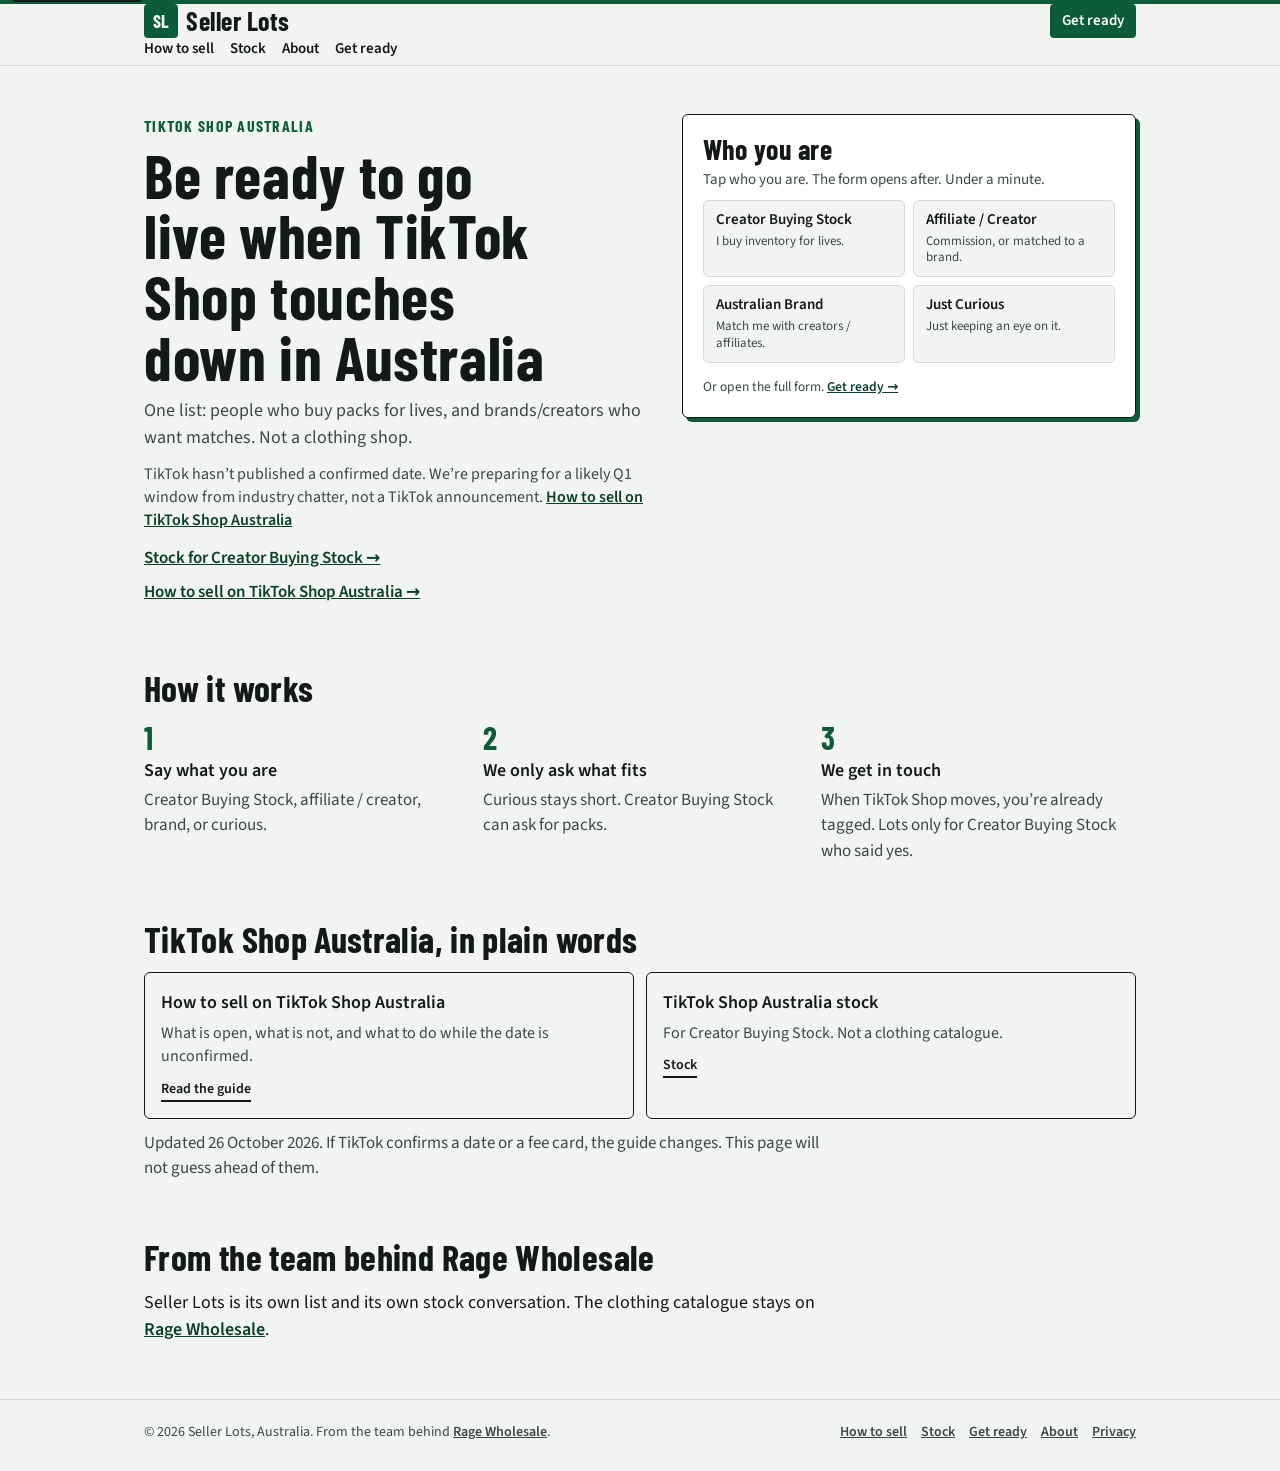
==== index.html @ 4d8edc64 "Clarity pass: Creator Buying Stock, one Get ready path (#8) Lock the stock-buyer name to Creator Buy" ====
<!doctype html>
<html lang="en-AU">
<head>
<meta charset="UTF-8">
<meta name="viewport" content="width=device-width, initial-scale=1.0">
<title>TikTok Shop Australia: How to Sell and Get Stock | Seller Lots</title>
<link rel="preload" href="/fonts/source-sans-3-latin-400.woff2" as="font" type="font/woff2" crossorigin>
<link rel="preload" href="/fonts/barlow-condensed-latin-700.woff2" as="font" type="font/woff2" crossorigin>
<meta name="description" content="Be ready for TikTok Shop Australia. One list: people who buy packs for lives, and brands/creators who want matches. Not a clothing shop. Likely Q1 window from industry chatter, not a TikTok date.">
<meta name="theme-color" content="#f3f5f2">
<meta name="author" content="Seller Lots">
<meta property="og:type" content="website">
<meta property="og:site_name" content="Seller Lots">
<meta property="og:title" content="TikTok Shop Australia: How to Sell and Get Stock | Seller Lots">
<meta property="og:description" content="One list: people who buy packs for lives, and brands/creators who want matches. Not a clothing shop. From the team behind Rage Wholesale.">
<meta property="og:locale" content="en_AU">
<meta property="og:url" content="https://sellerlots.com.au/">
<meta name="twitter:card" content="summary">
<link rel="canonical" href="https://sellerlots.com.au/">
<link rel="alternate" hreflang="en-AU" href="https://sellerlots.com.au/">
<meta name="robots" content="index,follow,max-image-preview:large">
<link rel="icon" href="/favicon.svg" type="image/svg+xml">
<link rel="stylesheet" href="/css/site.css?v=clarity1nov">
<!-- Canonical host: https://sellerlots.com.au/ -->
<script type="application/ld+json">
{
 "@context": "https://schema.org",
 "@graph": [
 {
 "@type": "Organization",
 "@id": "https://sellerlots.com.au/#organization",
 "name": "Seller Lots",
 "url": "https://sellerlots.com.au/",
 "description": "One list: people who buy packs for lives, and brands/creators who want matches. Not a clothing shop. Not TikTok. From the team behind Rage Wholesale.",
 "areaServed": { "@type": "Country", "name": "Australia" },
 "founder": { "@type": "Person", "name": "Elijah Masoet" },
 "email": "hello@sellerlots.com.au"
 },
 {
 "@type": "WebSite",
 "@id": "https://sellerlots.com.au/#website",
 "url": "https://sellerlots.com.au/",
 "name": "Seller Lots",
 "inLanguage": "en-AU",
 "publisher": { "@id": "https://sellerlots.com.au/#organization" }
 }
 ]
}
</script>
<!-- Google tag (gtag.js) -->
<script async src="https://www.googletagmanager.com/gtag/js?id=AW-18407151246"></script>
<script>
  window.dataLayer = window.dataLayer || [];
  function gtag(){dataLayer.push(arguments);}
  gtag('js', new Date());

  gtag('config', 'AW-18407151246');
</script>
</head>
<body>
<a class="skip" href="#main">Skip to content</a>
<header>
 <div class="wrap bar">
 <a class="brand" href="/"><span class="mark" aria-hidden="true">SL</span><b>Seller Lots</b></a>
 <a class="btn btn-sm" href="/waitlist/"><span class="wide">Get ready</span><span class="short">Ready</span></a>
 </div>
 <nav class="wrap nav" aria-label="Primary">
 <a href="/how-to-sell-on-tiktok-shop-australia/">How to sell</a>
 <a href="/tiktok-shop-australia-stock/">Stock</a>
 <a href="/about/">About</a>
 <a href="/waitlist/">Get ready</a>
 </nav>
</header>
<main id="main">
 <section class="hero">
 <div class="wrap hero-grid">
 <div>
 <p class="eyebrow">TikTok Shop Australia</p>
 <h1>Be ready to go live when TikTok Shop touches down in Australia</h1>
 <p class="sub">One list: people who buy packs for lives, and brands/creators who want matches. Not a clothing shop.</p>
 <p class="trustline">TikTok hasn’t published a confirmed date. We’re preparing for a likely Q1 window from industry chatter, not a TikTok announcement. <a href="/how-to-sell-on-tiktok-shop-australia/">How to sell on TikTok Shop Australia</a></p>
 <p class="more seclinks">
 <a href="/tiktok-shop-australia-stock/">Stock for Creator Buying Stock →</a>
 <a href="/how-to-sell-on-tiktok-shop-australia/">How to sell on TikTok Shop Australia →</a>
 </p>
 </div>
  <div class="formcard" id="waitlist">
 <h2 class="cardtitle">Who you are</h2>
 <p class="cardsub">Tap who you are. The form opens after. Under a minute.</p>
 <div class="chips" role="group" aria-label="I am mainly a…">
 <a class="chip" href="/waitlist/?role=stock"><strong>Creator Buying Stock</strong><span>I buy inventory for lives.</span></a>
 <a class="chip" href="/waitlist/?role=creator"><strong>Affiliate / Creator</strong><span>Commission, or matched to a brand.</span></a>
 <a class="chip" href="/waitlist/?role=brand"><strong>Australian Brand</strong><span>Match me with creators / affiliates.</span></a>
 <a class="chip" href="/waitlist/?role=curious"><strong>Just Curious</strong><span>Just keeping an eye on it.</span></a>
 </div>
 <p class="fine" style="margin-top:14px">Or open the full form. <a data-first-cta href="/waitlist/">Get ready →</a></p>
 </div>
 </div>
 </div>
 </section>

 <section>
 <div class="wrap">
 <h2 class="sec">How it works</h2>
 <div class="steps">
 <div><div class="n">1</div><h3>Say what you are</h3><p>Creator Buying Stock, affiliate / creator, brand, or curious.</p></div>
 <div><div class="n">2</div><h3>We only ask what fits</h3><p>Curious stays short. Creator Buying Stock can ask for packs.</p></div>
 <div><div class="n">3</div><h3>We get in touch</h3><p>When TikTok Shop moves, you’re already tagged. Lots only for Creator Buying Stock who said yes.</p></div>
 </div>
 </div>
 </section>

 <section>
 <div class="wrap">
 <h2 class="sec">TikTok Shop Australia, in plain words</h2>
 <div class="tiles two">
 <a class="tile" href="/how-to-sell-on-tiktok-shop-australia/"><b>How to sell on TikTok Shop Australia</b><span>What is open, what is not, and what to do while the date is unconfirmed.</span><em>Read the guide</em></a>
 <a class="tile" href="/tiktok-shop-australia-stock/"><b>TikTok Shop Australia stock</b><span>For Creator Buying Stock. Not a clothing catalogue.</span><em>Stock</em></a>
 </div>
 <p class="note">Updated 26 October 2026. If TikTok confirms a date or a fee card, the guide changes. This page will not guess ahead of them.</p>
 </div>
 </section>

 <section>
 <div class="wrap">
 <h2 class="sec">From the team behind Rage Wholesale</h2>
 <p class="backed">Seller Lots is its own list and its own stock conversation. The clothing catalogue stays on <a href="https://ragewholesale.com.au/">Rage Wholesale</a>.</p>
 </div>
 </section>
</main>
<footer>
 <div class="wrap foot">
 <p>© 2026 Seller Lots, Australia. From the team behind <a href="https://ragewholesale.com.au/">Rage Wholesale</a>.</p>
 <nav aria-label="Footer">
 <a href="/how-to-sell-on-tiktok-shop-australia/">How to sell</a>
 <a href="/tiktok-shop-australia-stock/">Stock</a>
 <a href="/waitlist/">Get ready</a>
 <a href="/about/">About</a>
 <a href="/privacy/">Privacy</a>
 </nav>
 </div>
</footer>
<div class="sticky" id="sticky" aria-hidden="true"><a class="btn" href="/waitlist/" tabindex="-1">Get ready</a></div>
<script src="/js/form.js?v=clarity1nov"></script>
</body>
</html>
---- css/site.css ----
/* Seller Lots - static site. Trade counter, not a course. */
@font-face{font-family:"Source Sans 3";font-style:normal;font-weight:400;font-display:swap;src:url("/fonts/source-sans-3-latin-400.woff2") format("woff2");unicode-range:U+0000-00FF,U+0131,U+0152-0153,U+02BB-02BC,U+02C6,U+02DA,U+02DC,U+0304,U+0308,U+0329,U+2000-206F,U+20AC,U+2122,U+2191,U+2193,U+2212,U+2215,U+FEFF,U+FFFD}
@font-face{font-family:"Source Sans 3";font-style:normal;font-weight:600;font-display:swap;src:url("/fonts/source-sans-3-latin-600.woff2") format("woff2");unicode-range:U+0000-00FF,U+0131,U+0152-0153,U+02BB-02BC,U+02C6,U+02DA,U+02DC,U+0304,U+0308,U+0329,U+2000-206F,U+20AC,U+2122,U+2191,U+2193,U+2212,U+2215,U+FEFF,U+FFFD}
@font-face{font-family:"Barlow Condensed";font-style:normal;font-weight:700;font-display:swap;src:url("/fonts/barlow-condensed-latin-700.woff2") format("woff2");unicode-range:U+0000-00FF,U+0131,U+0152-0153,U+02BB-02BC,U+02C6,U+02DA,U+02DC,U+0304,U+0308,U+0329,U+2000-206F,U+20AC,U+2122,U+2191,U+2193,U+2212,U+2215,U+FEFF,U+FFFD}

:root{
  --paper:#f3f5f2;
  --ink:#141816;
  --green:#0c5c3b;
  --green-d:#08402a;
  --muted:#3c4942;
  --line:#d3dbd4;
  --fieldbg:#fff;
  --fieldline:#6f7d74;
  --stamp:#e5f2eb;
  --rad:4px;
  --focus:#08402a;
  --content:100%;
  color-scheme:light;
}
*{margin:0;padding:0;box-sizing:border-box}
/* Author display rules must not override the hidden attribute (dots, button rows). */
[hidden]{display:none!important}
html{scroll-behavior:smooth;overflow-x:hidden}
@media (prefers-reduced-motion:reduce){
  html{scroll-behavior:auto}
  .sticky{transition:none}
}
body{
  font-family:"Source Sans 3",system-ui,-apple-system,"Segoe UI",Roboto,sans-serif;
  font-size:17px;
  line-height:1.5;
  color:var(--ink);
  background:var(--paper);
  border-top:4px solid var(--green);
  -webkit-text-size-adjust:100%;
  overflow-x:hidden;
  min-height:100vh;
  display:flex;
  flex-direction:column;
}
main{flex:1 0 auto;width:100%}
a{color:inherit}
img{max-width:100%;height:auto}
.skip{
  position:absolute;left:12px;top:-40px;background:var(--ink);color:#fff;
  padding:8px 12px;z-index:30;border-radius:4px;
}
.skip:focus{top:12px}
.wrap{width:100%;max-width:1040px;margin:0 auto;padding:0 16px;box-sizing:border-box}
.hp{position:absolute;left:-9999px;width:1px;height:1px;overflow:hidden}

header{border-bottom:1px solid var(--line);background:var(--paper)}
.bar{display:flex;justify-content:space-between;align-items:center;gap:12px;padding-top:12px;padding-bottom:8px}
.brand{display:flex;align-items:center;gap:8px;text-decoration:none;min-width:0}
.mark{
  display:inline-grid;place-items:center;width:34px;height:34px;flex:0 0 auto;
  background:var(--green);color:#fff;border-radius:4px;
  font-family:"Barlow Condensed","Arial Narrow",sans-serif;font-weight:700;font-size:18px;letter-spacing:.02em;
}
.brand b{font-family:"Barlow Condensed","Arial Narrow",sans-serif;font-weight:700;font-size:26px;letter-spacing:.02em;line-height:1}
.nav{display:flex;gap:16px;overflow-x:auto;padding:0 0 12px;-webkit-overflow-scrolling:touch}
.nav a{font-weight:600;font-size:15px;text-decoration:none;white-space:nowrap;border-bottom:2px solid transparent;padding-bottom:2px}
.nav a[aria-current="page"]{border-bottom-color:var(--ink)}
.short{display:none}

h1,.sec,h2.sec{
  font-family:"Barlow Condensed","Arial Narrow",sans-serif;
  font-weight:700;letter-spacing:.01em;
}
h1{font-size:clamp(36px,7vw,62px);line-height:.98;text-wrap:balance;margin-bottom:10px}
h2.sec{font-size:clamp(28px,4vw,36px);line-height:1.05;margin-bottom:14px}
.eyebrow{
  font-family:"Barlow Condensed","Arial Narrow",sans-serif;font-weight:700;
  letter-spacing:.08em;text-transform:uppercase;color:var(--green);font-size:16px;margin-bottom:6px;
}
.sub{font-size:18px;color:var(--muted);max-width:36em}
.hero{padding:18px 0 28px}
.hero-grid{display:grid;grid-template-columns:1fr;gap:18px}
.facts{list-style:none;margin-top:16px;max-width:36em}
.facts li{padding:8px 0;border-top:1px solid var(--line)}
.facts li:last-child{border-bottom:1px solid var(--line)}
.facts a{color:var(--green-d);font-weight:600}
.more{margin-top:14px;font-weight:600}
.more a{color:var(--green-d)}

.formcard{
  background:#fff;border:1.5px solid var(--ink);border-radius:6px;padding:14px;
  box-shadow:4px 4px 0 var(--green);
}
.formcard h2{font-family:"Barlow Condensed","Arial Narrow",sans-serif;font-weight:700;font-size:28px;line-height:1;letter-spacing:.01em;margin-bottom:6px}
.cardsub{color:var(--muted);font-size:15px;margin-bottom:10px;line-height:1.4}
.field{margin-bottom:8px}
.field label,.field legend{display:block;font-size:14px;font-weight:600;margin-bottom:4px}
.field .opt{font-weight:400;color:var(--muted)}
/* Signed mock: no fieldset chrome. A bare fieldset was still drawing the UA border through the legend. */
fieldset{border:0;padding:0;margin:0;min-inline-size:0}
fieldset legend{display:block;width:100%;padding:0;font-size:14px;font-weight:600;margin-bottom:4px}
.field input,.field select,.field textarea{
  width:100%;font-family:inherit;font-size:16px;color:var(--ink);
  background:var(--fieldbg);border:1px solid var(--fieldline);border-radius:var(--rad);padding:10px 12px;
}
.field textarea{resize:vertical;min-height:84px}
.field ::placeholder{color:#667068;opacity:1}
.row2{display:grid;grid-template-columns:1fr;gap:0}
.checks{display:flex;flex-wrap:wrap;gap:8px}
.checks label{
  display:flex;align-items:center;gap:8px;min-height:44px;
  border:1px solid var(--fieldline);border-radius:4px;padding:6px 10px;background:#fff;
  font-weight:600;font-size:15px;margin:0;cursor:pointer;
}
.checks input{width:1.1em;height:1.1em;accent-color:var(--green);flex:0 0 auto}
.fine{font-size:13.5px;line-height:1.45;margin-top:10px;color:var(--muted)}
.fine a{color:var(--green-d);font-weight:600}
.thanks{font-size:20px;padding:8px 0}
.fail{font-size:16px;margin-top:12px;color:#7a2e16}
.btn{
  display:inline-block;font-family:inherit;font-weight:600;font-size:17px;line-height:1.2;
  color:#fff;background:var(--green);border:0;border-radius:var(--rad);padding:13px 18px;
  text-decoration:none;cursor:pointer;text-align:center;
}
.btn:hover{background:var(--green-d)}
.btn-sm{padding:8px 12px;font-size:15px}
.formcard .btn{width:100%;margin-top:2px}
.btn:focus-visible,a:focus-visible,input:focus-visible,select:focus-visible,textarea:focus-visible,button:focus-visible,summary:focus-visible{
  outline:3px solid var(--focus);outline-offset:2px;
}
button.tile{font:inherit}

section{padding:0 0 40px}
.tiles{display:grid;grid-template-columns:1fr;gap:12px}
.tile{
  text-align:left;color:var(--ink);background:transparent;border:1.5px solid var(--ink);border-radius:6px;
  padding:16px;cursor:pointer;display:flex;flex-direction:column;align-items:flex-start;width:100%;text-decoration:none;
}
.tile:hover{background:var(--stamp)}
.tile b{display:block;font-size:18px;margin-bottom:6px}
.tile span{display:block;color:var(--muted);font-size:16px;line-height:1.45}
.tile em{display:block;font-style:normal;font-weight:600;font-size:14px;margin-top:10px;border-bottom:2px solid var(--ink);width:max-content}
.steps{display:grid;grid-template-columns:1fr;gap:18px}
.steps .n{font-family:"Barlow Condensed","Arial Narrow",sans-serif;font-weight:700;font-size:32px;line-height:1;color:var(--green);margin-bottom:4px}
.steps h3{font-size:18px;font-weight:600;margin-bottom:4px}
.steps p{color:var(--muted)}
.note{color:var(--muted);margin-top:12px;max-width:40em}
.backed{font-size:18px;max-width:38em}
.backed a{color:var(--green-d);font-weight:600}

.pagehead{padding:22px 0 8px}
.pagehead h1,.pagehead .sub{max-width:40rem}
.crumbs{font-size:14px;color:var(--muted);margin-bottom:10px}
.crumbs a{color:var(--green-d);font-weight:600;text-decoration:none}
.crumbs a:hover{text-decoration:underline}
.by{color:var(--muted);font-size:15px;margin-bottom:14px}
.prose h2,.prose h3,.prose p,.prose ul,.prose ol,.prose .by,.prose .steps{max-width:40rem}
.prose .steps{grid-template-columns:1fr}
.prose h2{font-family:"Barlow Condensed","Arial Narrow",sans-serif;font-weight:700;font-size:30px;line-height:1.05;letter-spacing:.01em;margin:1.4em 0 .35em}
.prose h3{font-size:18px;margin:1.1em 0 .25em}
.prose p,.prose li{margin:0 0 .8em}
.prose ul,.prose ol{padding-left:1.2em}
.prose a{color:var(--green-d);font-weight:600}
.answer,.callout{background:var(--stamp);border-left:4px solid var(--green);padding:14px 16px;margin:0 0 16px}
.faq{margin-top:8px}
.cta-band{
  background:#fff;border:1.5px solid var(--ink);border-radius:6px;padding:16px;box-shadow:4px 4px 0 var(--green);margin:8px 0 20px;
}
.cta-band p{margin-bottom:12px}
.tag{display:inline-block;font-size:13px;font-weight:600;border:1px solid var(--ink);border-radius:20px;padding:1px 10px}

footer{border-top:1px solid var(--line);padding:22px 0 28px;font-size:14px;color:var(--muted)}
.foot{display:flex;flex-direction:column;gap:10px}
.foot nav{display:flex;flex-wrap:wrap;gap:8px 14px}
.foot a{color:var(--muted);font-weight:600}
.sticky{display:none}

@media (max-width:420px){
  .wide{display:none}
  .short{display:inline}
}
@media (min-width:720px){
  .wrap{padding:0 24px}
  .row2.pair{grid-template-columns:1fr 1fr;gap:12px}
  .tiles.two{grid-template-columns:1fr 1fr}
  .tiles.who{grid-template-columns:1fr 1fr}
  .steps{grid-template-columns:repeat(3,1fr);gap:24px}
  .foot{flex-direction:row;justify-content:space-between;align-items:flex-start}
  section{padding:0 0 56px}
}
@media (min-width:980px){
  .hero{padding:48px 0 64px}
  .hero-grid{grid-template-columns:minmax(0,1.05fr) minmax(0,.95fr);gap:36px;align-items:start}
  .hero-grid.waitlist-grid{grid-template-columns:minmax(0,1fr) minmax(0,1.05fr);gap:28px}
  .formcard{padding:20px}
  .pagehead{padding:40px 0 8px}
}
@media (max-width:720px){
  :root{--sticky-h:68px}
  body{padding-bottom:calc(var(--sticky-h) + 16px + env(safe-area-inset-bottom))}
  .sticky{
    display:block;position:fixed;left:0;right:0;bottom:0;z-index:50;
    padding:10px 16px calc(10px + env(safe-area-inset-bottom));
    background:var(--paper);border-top:1px solid var(--line);
    transform:translateY(110%);visibility:hidden;transition:transform .2s;
  }
  .sticky.on{transform:none;visibility:visible}
  .sticky .btn{display:block;width:100%}
  body.sticky-on header .btn-sm{visibility:hidden}
}

/* P0 - persona chips, helpers, sticky form card, trust line */
.trustline{font-size:16px;color:var(--muted);max-width:36em;margin-top:12px;line-height:1.45}
.trustline a{color:var(--green-d);font-weight:600}
.seclinks{display:flex;flex-direction:column;gap:8px;align-items:flex-start}
.formcard .cardtitle,.formcard h2.cardtitle{
  font-family:"Barlow Condensed","Arial Narrow",sans-serif;font-weight:700;
  font-size:28px;line-height:1;letter-spacing:.01em;margin-bottom:6px;
}
.helper{font-size:13.5px;color:var(--muted);margin-top:4px;line-height:1.4;font-weight:400}
.helper.pack-gloss{margin-top:8px}
.fail-top{margin-bottom:10px;margin-top:0}

.chips.persona{
  display:grid;grid-template-columns:1fr;gap:6px;margin-top:2px;
}
.chip{
  display:flex;flex-direction:column;align-items:flex-start;gap:2px;
  min-height:44px;width:100%;text-align:left;cursor:pointer;
  font:inherit;color:var(--ink);background:#fff;
  border:1.5px solid var(--fieldline);border-radius:6px;padding:9px 11px;
}
.chip strong{font-size:15px;font-weight:600;line-height:1.2}
.chip span{font-size:13px;color:var(--muted);line-height:1.3}
.chip:hover{background:var(--stamp);border-color:var(--green)}
.chip.is-on,.chip[aria-pressed="true"]{
  background:var(--stamp);border-color:var(--green);box-shadow:inset 0 0 0 1px var(--green);
}
.chip:focus-visible{outline:3px solid var(--focus);outline-offset:2px}

.checks{display:grid;grid-template-columns:1fr 1fr;gap:6px}
.checks label{min-height:42px;padding:8px 10px;font-size:14.5px}

.field.other-field.other-reveal{
  margin-top:2px;margin-bottom:10px;padding:10px 12px;
  background:var(--stamp);border:1.5px solid var(--green);border-radius:6px;
}
.field.other-field.other-reveal label{margin-bottom:6px}
.field.other-field .other-hint{margin-top:6px;font-weight:600;color:var(--green-d)}
.persona-field{margin-bottom:6px}

.cta-band.mid{
  background:var(--stamp);border:1.5px solid var(--ink);border-radius:6px;
  padding:18px 16px;box-shadow:4px 4px 0 var(--green);margin:16px 0 24px;
}
.cta-band.mid p{margin-bottom:12px;color:var(--ink)}
.cta-band .micro{font-size:13.5px;color:var(--muted);margin-top:10px;margin-bottom:0}

@media (max-width:479px){
  .formcard{padding:12px}
  .formcard .cardtitle,.formcard h2.cardtitle{font-size:24px}
  .cardsub{font-size:14.5px;margin-bottom:8px}
  .chips.persona{gap:6px}
  .chip{padding:8px 10px;min-height:42px}
  .chip span{font-size:12.5px}
  .checks{grid-template-columns:1fr;gap:6px}
  .checks label{min-height:44px;width:100%}
  .field{margin-bottom:8px}
  .field input,.field select,.field textarea{padding:11px 12px}
  .field textarea{min-height:72px}
  .helper{font-size:13px;margin-top:3px}
  .fine{margin-top:8px}
  .hero{padding:14px 0 22px}
  .hero-grid{gap:14px}
  #branch-fields{padding-bottom:4px}
}
@media (min-width:480px){
  .chips.persona{grid-template-columns:1fr 1fr}
}
@media (min-width:980px){
  .formcard{position:sticky;top:16px;padding:20px}
}


/* waitlist-mobile-tighten */
@media (max-width: 860px) {
  .formcard { padding: 14px; }
  .chip { padding: 12px 14px; min-height: 64px; }
  .chip strong { font-size: 16px; }
  .checks { flex-direction: column; gap: 10px; }
  .checks label { font-size: 16px; min-height: 44px; display: flex; align-items: center; gap: 10px; }
  .field input,
  .field select,
  .field textarea { font-size: 16px; padding: 12px; min-height: 48px; }
  .btn-block, button[type="submit"], .cta-primary { min-height: 48px; font-size: 16px; padding: 14px 18px; }
}


/* waitlist-wizard-v3b-r1 */
/* mobile-center harden - form fills card */
.formcard input,.formcard select,.formcard textarea{width:100%;max-width:100%;box-sizing:border-box}

.bridge{color:var(--muted);font-size:16px;margin:0 0 10px;max-width:34em}
.waitlist-hero{padding:26px 0 40px}
.waitlist-grid{
  display:flex;
  flex-direction:column;
  gap:22px;
  width:100%;
  max-width:100%;
  min-width:0;
}
.waitlist-grid > *{ min-width:0; width:100%; max-width:100%; box-sizing:border-box; }
.waitlist-grid .formcard{ order:-1; width:100%; max-width:100%; }
.hero-grid.waitlist-grid{
  display:flex;
  flex-direction:column;
  gap:22px;
  width:100%;
  max-width:100%;
  min-width:0;
}
@media (min-width:861px){
  .waitlist-grid,
  .hero-grid.waitlist-grid{
    display:grid;
    grid-template-columns:minmax(0,1fr) minmax(0,1.05fr);
    gap:28px;
    align-items:start;
  }
  .waitlist-grid .formcard,
  .hero-grid.waitlist-grid .formcard{ order:0; }
}
.formcard .steps.wiz,.steps#step-indicator{
  display:flex;align-items:center;gap:8px;margin-bottom:10px;
  font-family:"Barlow Condensed","Arial Narrow",sans-serif;font-weight:700;font-size:15px;
  letter-spacing:.04em;text-transform:uppercase;color:var(--muted);
}
.steps .dot{
  display:inline-grid;place-items:center;width:26px;height:26px;border-radius:50%;
  border:1.5px solid var(--line);background:var(--paper);color:var(--muted);font-size:13px;
}
.steps .dot.on{border-color:var(--ink);background:var(--green);color:#fff}
.steps .dot.done{border-color:var(--green);background:var(--stamp);color:var(--green-d)}
.steps .sep{width:18px;height:2px;background:var(--line);flex:0 0 auto}
.steps .label{
  margin-left:4px;font-family:"Source Sans 3",system-ui,sans-serif;font-weight:600;
  text-transform:none;letter-spacing:0;font-size:14px;color:var(--muted);
}
.role-sticky{
  display:flex;align-items:center;justify-content:space-between;gap:10px;
  margin:0 0 14px;padding:8px 12px;background:var(--stamp);border:1.5px solid var(--line);
  border-radius:6px;font-size:14px;
}
.role-sticky[hidden]{display:none!important}
.role-sticky .change{
  background:none;border:0;color:var(--green-d);font:inherit;font-weight:700;
  cursor:pointer;text-decoration:underline;padding:0;
}
.panel[hidden]{display:none!important}
.btn-ghost{background:transparent;color:var(--ink);border:1.5px solid var(--fieldline)}
.btn-ghost:hover{background:var(--stamp)}
.btn-row{display:flex;gap:10px;margin-top:14px}
.btn-row .btn{flex:1;min-height:48px;font-size:16px;width:auto;margin-top:0}
.formcard .btn-row .btn{width:auto}
.chips{display:grid;grid-template-columns:1fr 1fr;gap:8px}
.chip{text-align:left;background:var(--paper);border:1.5px solid var(--line);border-radius:6px;padding:10px 12px;cursor:pointer;font:inherit;min-height:48px;width:100%;color:var(--ink)}
.chip strong{display:block;font-size:15px;margin-bottom:2px}
.chip span{display:block;font-size:13px;color:var(--muted);font-weight:400}
.chip[aria-pressed="true"]{border-color:var(--ink);background:var(--stamp)}
.checks{display:flex;flex-wrap:wrap;gap:8px}
.checks label{
  display:inline-flex;align-items:center;gap:8px;margin:0;cursor:pointer;
  font-weight:600;font-size:14.5px;min-height:40px;padding:6px 12px;
  border:1.5px solid var(--fieldline);border-radius:999px;background:#fff;
}
.checks input{width:1.1em;height:1.1em;flex:0 0 auto;accent-color:var(--green)}
.row2{display:grid;grid-template-columns:1fr 1fr;gap:10px;margin-bottom:12px}
.field{margin-bottom:12px}
.field input,.field select,.field textarea{border:1.5px solid var(--fieldline)}
.fail{color:#8a1c1c;font-weight:600;font-size:14px;margin:8px 0}
@media(max-width:860px){
  .row2{grid-template-columns:1fr}
  .waitlist-hero{padding:18px 0 28px}
  .chips{grid-template-columns:1fr 1fr}
  .chip{padding:12px 14px;min-height:64px}
  .chip strong{font-size:16px}
}
@media(max-width:319px){.chips{grid-template-columns:1fr}}

/* Waitlist left-rail links: quiet text, not a second set of buttons. */
.waitlist-hero .seclinks{
  align-items:flex-start;
  flex-direction:row;
  flex-wrap:wrap;
  gap:6px 16px;
  margin-top:8px;
}
.waitlist-hero .seclinks a{
  display:inline;
  width:auto;
  min-height:0;
  padding:0;
  background:none;
  color:var(--muted);
  text-decoration:underline;
  text-underline-offset:2px;
  font-weight:600;
  font-size:14.5px;
  line-height:1.4;
  text-align:left;
  border:0;
  border-radius:0;
  box-shadow:none;
}
.waitlist-hero .seclinks a:hover,
.waitlist-hero .seclinks a:focus-visible{
  background:none;
  color:var(--green-d);
}

/* === waitlist-wizard-v3b-r1 === */
.formcard.wizard .wiz-steps{
  display:flex;align-items:center;gap:8px;margin-bottom:10px;
  font-family:"Barlow Condensed","Arial Narrow",sans-serif;font-weight:700;
  font-size:15px;letter-spacing:.04em;text-transform:uppercase;color:var(--muted);
}
.formcard.wizard .wiz-steps .dot{
  display:inline-grid;place-items:center;width:26px;height:26px;border-radius:50%;
  border:1.5px solid var(--line);background:var(--paper);color:var(--muted);font-size:13px;
}
.formcard.wizard .wiz-steps .dot.on{border-color:var(--ink);background:var(--green);color:#fff}
.formcard.wizard .wiz-steps .dot.done{border-color:var(--green);background:var(--stamp);color:var(--green-d)}
.formcard.wizard .wiz-steps .sep{width:18px;height:2px;background:var(--line)}
.formcard.wizard .wiz-steps .label{
  margin-left:4px;font-family:"Source Sans 3",system-ui,sans-serif;font-weight:600;
  text-transform:none;letter-spacing:0;font-size:14px;color:var(--muted);
}
.formcard.wizard .role-sticky{
  display:flex;align-items:center;justify-content:space-between;gap:10px;
  margin:0 0 14px;padding:8px 12px;background:var(--stamp);border:1.5px solid var(--line);
  border-radius:6px;font-size:14px;
}
.formcard.wizard .role-sticky[hidden]{display:none!important}
.formcard.wizard .role-sticky .change{
  background:none;border:0;color:var(--green-d);font:inherit;font-weight:700;
  cursor:pointer;text-decoration:underline;padding:0;
}
.formcard.wizard .panel[hidden]{display:none!important}
.formcard.wizard .btn-row{display:flex;gap:10px;margin-top:14px}
.formcard.wizard .btn-row .btn{flex:1;min-height:48px;font-size:16px;width:auto;margin-top:0}
.formcard.wizard .btn-ghost{
  background:transparent;color:var(--ink);border:1.5px solid var(--fieldline);
}
.formcard.wizard .btn-ghost:hover{background:var(--stamp)}
.formcard.wizard .checks.pills{
  display:flex;flex-wrap:wrap;gap:8px;grid-template-columns:unset;
}
.formcard.wizard .checks.pills label{
  display:inline-flex;align-items:center;gap:8px;margin:0;cursor:pointer;
  font-weight:600;font-size:14.5px;min-height:40px;padding:6px 12px;
  border:1.5px solid var(--fieldline);border-radius:999px;background:#fff;width:auto;
}
.formcard.wizard .chips.persona{grid-template-columns:1fr 1fr;gap:8px}
.formcard.wizard .fail{color:#8a1c1c;font-weight:600;font-size:14px;margin:8px 0}
.formcard.wizard .fail[hidden]{display:none!important}
.wiz-grid .bridge-col .sub{margin-bottom:8px}

/* how-to signed v2-a-tight extras */
.status{margin-bottom:14px}
.status p{margin:0 0 6px;color:var(--muted);font-size:16px}
.cta1{margin:16px 0 28px}
.bridge{color:var(--muted);font-size:16px;margin:0 0 14px;max-width:40em}
.howto-tiles{display:grid;grid-template-columns:repeat(3,1fr);gap:12px;margin-bottom:18px}
.upside{margin:0 0 36px}
.stats{display:grid;grid-template-columns:repeat(3,1fr);gap:14px}
.stat{background:#fff;border:1.5px solid var(--ink);box-shadow:4px 4px 0 var(--green);border-radius:6px;padding:14px 16px}
.stat .n{font-family:"Barlow Condensed","Arial Narrow",sans-serif;font-weight:700;font-size:32px;line-height:1;margin-bottom:6px}
.stat p{font-size:14.5px;color:var(--muted);margin:0}
.stat .src{display:block;margin-top:8px;font-size:12px;color:#6a776f}
.honesty{background:var(--stamp);border:1px solid var(--green);border-radius:6px;padding:16px 18px;margin:0 0 36px;max-width:none}
.honesty h3{font-family:"Barlow Condensed","Arial Narrow",sans-serif;font-weight:700;font-size:20px;letter-spacing:.02em;margin-bottom:6px;color:var(--green-d)}
.honesty p{font-size:15.5px;color:var(--muted);margin:0}
.howto-faq{max-width:none;margin-bottom:44px}
.howto-faq details{border-top:1px solid var(--line);padding:11px 0}
.howto-faq details:last-child{border-bottom:1px solid var(--line)}
.howto-faq summary{font-weight:700;cursor:pointer;list-style:none;font-size:16px}
.howto-faq summary::-webkit-details-marker{display:none}
.howto-faq p{margin-top:8px;color:var(--muted);font-size:15.5px}
@media(max-width:800px){
  .howto-tiles,.stats{grid-template-columns:1fr}
}
@media(max-width:860px){
  .wiz-grid{display:flex;flex-direction:column;gap:22px}
  .wiz-grid .formcard{order:-1}
  .formcard.wizard .chips.persona{grid-template-columns:1fr 1fr}
}
@media(max-width:319px){
  .formcard.wizard .chips.persona{grid-template-columns:1fr}
}


/* howto/stock mock layout helpers */
.howto-page .hero,.stock-page .hero,.about-page .hero{padding:26px 0 0}
.howto-page h1,.stock-page h1,.about-page h1{max-width:18ch;margin-bottom:14px}
.howto-page .status p,.stock-page .status p{margin:0 0 6px;color:var(--muted);font-size:16px}
.cta1{margin:16px 0 28px}
.cta2{margin:0 0 36px}
.upside{margin:0 0 36px}
.stats{display:grid;grid-template-columns:repeat(3,1fr);gap:14px}
.stat{background:#fff;border:1.5px solid var(--ink);box-shadow:4px 4px 0 var(--green);border-radius:6px;padding:14px 16px}
.stat .n{font-family:"Barlow Condensed","Arial Narrow",sans-serif;font-weight:700;font-size:32px;line-height:1;margin-bottom:6px}
.stat p{font-size:14.5px;color:var(--muted);margin:0}
.stat .src{display:block;margin-top:8px;font-size:12px;color:#6a776f}
.honesty{background:var(--stamp);border:1px solid var(--green);border-radius:6px;padding:16px 18px;margin:0 0 36px;max-width:none}
.honesty h3{font-family:"Barlow Condensed","Arial Narrow",sans-serif;font-weight:700;font-size:20px;letter-spacing:.02em;margin-bottom:6px;color:var(--green-d)}
.honesty p{font-size:15.5px;color:var(--muted);margin:0}
.faq details{border-top:1px solid var(--line);padding:11px 0}
.faq details:last-child{border-bottom:1px solid var(--line)}
.faq summary{font-weight:700;cursor:pointer;list-style:none;font-size:16px}
.faq summary::-webkit-details-marker{display:none}
.faq details p{margin-top:8px;color:var(--muted);font-size:15.5px}
.mean{display:grid;grid-template-columns:1fr 1fr;gap:12px;margin:0 0 36px}
.mean .box{background:#fff;border:1.5px solid var(--ink);box-shadow:4px 4px 0 var(--green);border-radius:6px;padding:16px 18px}
.mean h3{font-family:"Barlow Condensed","Arial Narrow",sans-serif;font-size:22px;margin-bottom:6px}
.mean p{color:var(--muted);font-size:15.5px;margin:0}
.stock-page .steps{display:grid;grid-template-columns:repeat(3,1fr);gap:12px;margin:0 0 36px}
.step{background:#fff;border:1.5px solid var(--line);border-radius:6px;padding:14px 16px}
.step .n{font-family:"Barlow Condensed","Arial Narrow",sans-serif;font-weight:700;font-size:28px;color:var(--green);line-height:1;margin-bottom:6px}
.step h3{font-size:17px;margin-bottom:4px}
.step p{color:var(--muted);font-size:15px;margin:0}
.lede{max-width:40em;color:#2a332e;font-size:19px;line-height:1.45;margin-bottom:22px}
.howto-page .tiles,.stock-page .tiles,.about-page .tiles{display:grid;grid-template-columns:repeat(3,1fr);gap:12px;margin-bottom:18px}
.howto-page .tile,.stock-page .tile,.about-page .tile{background:#fff;border:1.5px solid var(--line);border-radius:6px;padding:16px 18px;height:auto}
a.chip{text-decoration:none}
@media(max-width:800px){
  .stats,.mean,.howto-page .tiles,.stock-page .tiles,.about-page .tiles,.stock-page .steps{grid-template-columns:1fr}
}

/* Snippet B - callouts and FAQ share the card-grid column; reading measure stays on prose */
.honesty,.callout,.faq,.prose .cta-band,.prose .answer,.status,.cta-band,.cta-band.mid{max-width:var(--content)}
.prose p,.prose ul,.prose ol,.sub,.bridge{max-width:40rem}

/* About v1-r3 - hero Get ready sits ~28px above What we do */
.about-page .hero{padding-bottom:0}
.about-page .hero .cta{margin:0}
.about-page .hero + .sec{margin-top:28px}

/* Stock - mid Get ready to What Stock Means Here, ~52px combined.
   Padding on the section keeps the 24px margin from collapsing into the next heading. */
.stock-page .cta2{margin-bottom:24px}
.stock-page section:has(.cta2){padding-bottom:28px}
.stock-page section:has(.cta2) + section > .sec{margin-top:0}

/* Waitlist v3-b-r3 - stacked field errors; mobile title lives in the form card */
.field-errors{
  list-style:none;margin:10px 0 12px;padding:10px 12px 10px 14px;
  border-left:3px solid #8a1c1c;background:#fbeeee;border-radius:4px;
  color:#8a1c1c;font-weight:600;font-size:14px;line-height:1.35;
}
.field-errors[hidden]{display:none!important}
.field-errors li{margin:0}
.field-errors li+li{margin-top:4px}
.field-errors li::before{
  content:"";display:inline-block;width:6px;height:6px;border-radius:50%;
  background:#8a1c1c;margin:0 8px 2px 0;vertical-align:middle;
}
.card-head{display:none}
.card-head .eyebrow{margin-bottom:2px}
.card-head .page-title{
  font-family:"Barlow Condensed","Arial Narrow",sans-serif;
  font-weight:700;font-size:34px;line-height:1;margin-bottom:10px;color:var(--ink);
}
@media(max-width:860px){
  .card-head{display:block}
  .waitlist-hero .bridge-col > .eyebrow,
  .waitlist-hero .bridge-col > h1{display:none}
}
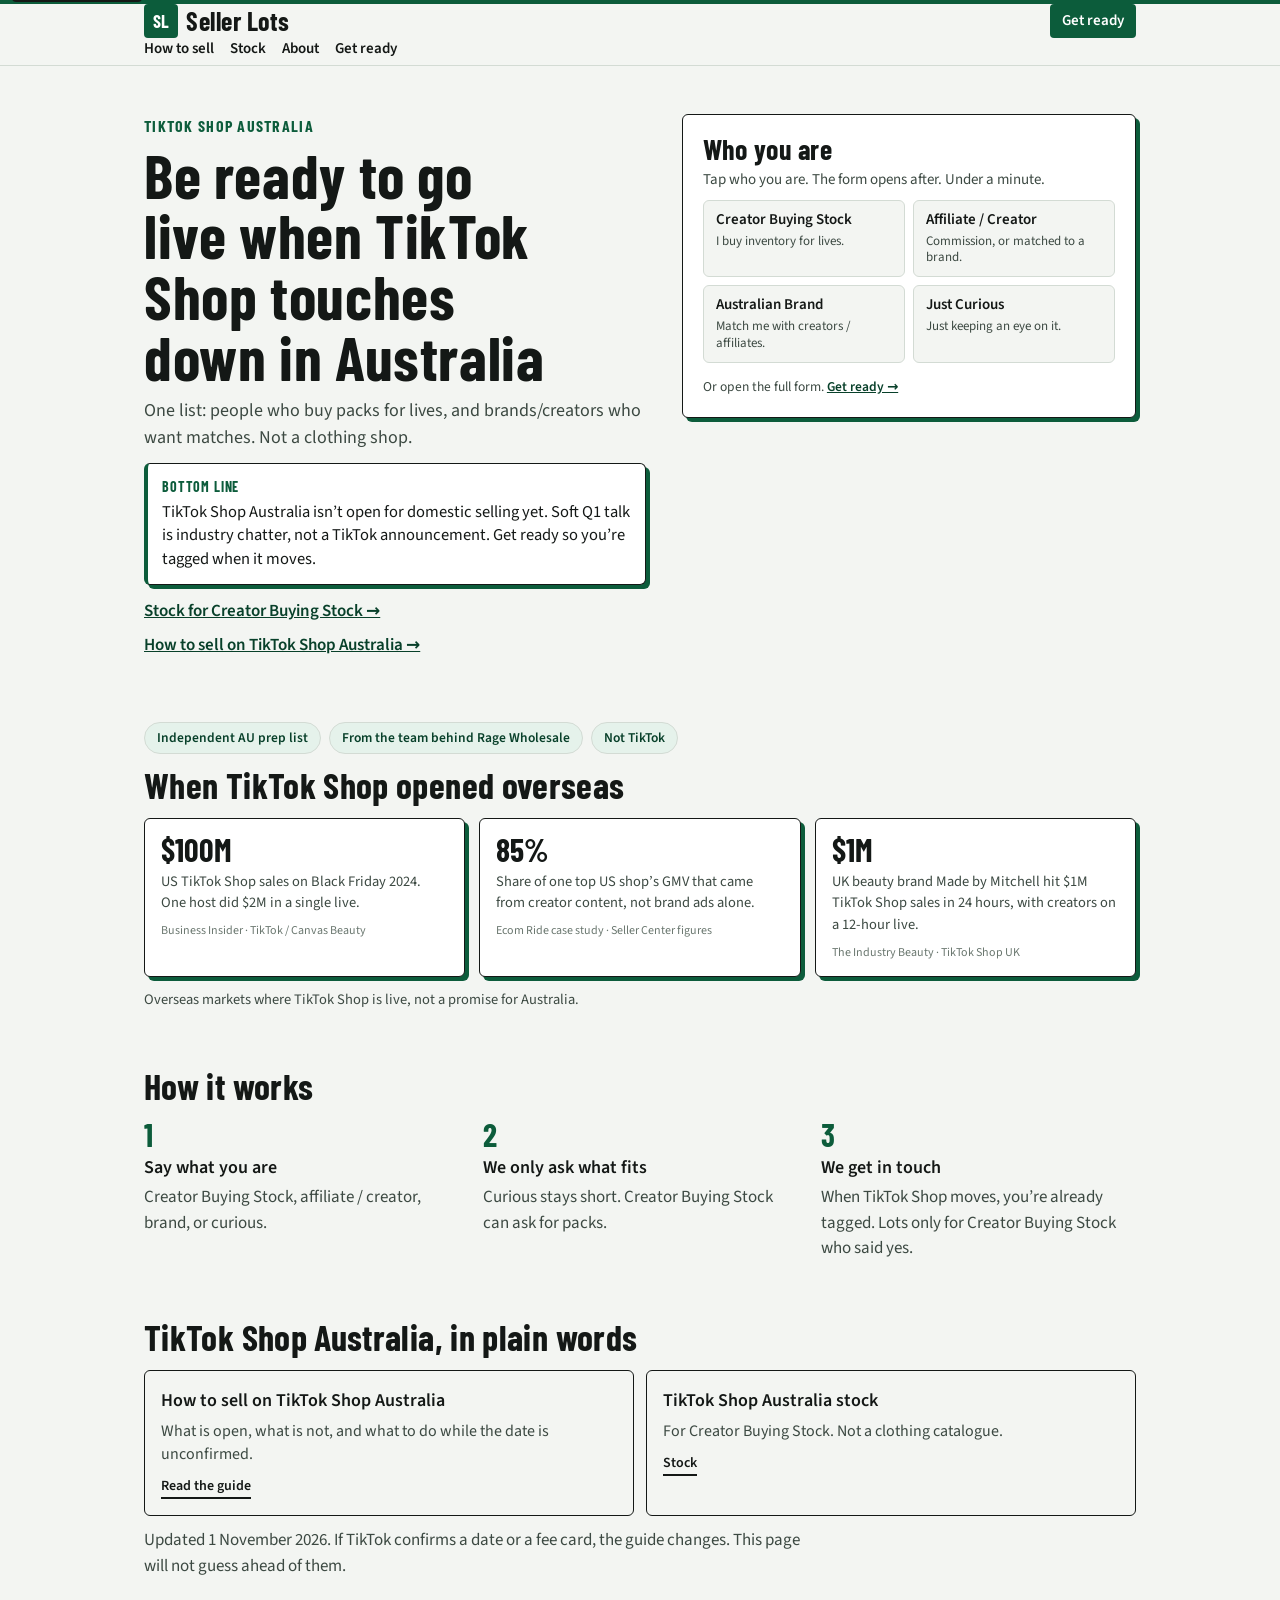
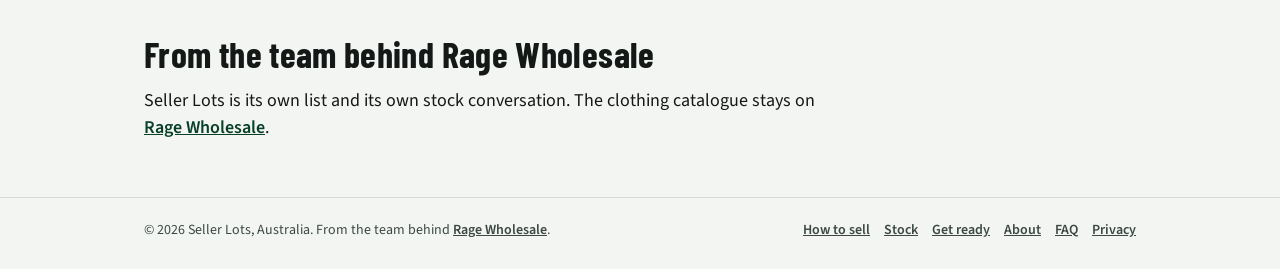
==== commit c3cb99d4: "Adapt steal 1–7: FAQ, brand answer, status, and proof (#9) Status box, overseas proof, schema FAQ, l" ====
--- a/index.html
+++ b/index.html
@@ -20,7 +20,7 @@
 <link rel="alternate" hreflang="en-AU" href="https://sellerlots.com.au/">
 <meta name="robots" content="index,follow,max-image-preview:large">
 <link rel="icon" href="/favicon.svg" type="image/svg+xml">
-<link rel="stylesheet" href="/css/site.css?v=clarity1nov">
+<link rel="stylesheet" href="/css/site.css?v=adapt1nov">
 <!-- Canonical host: https://sellerlots.com.au/ -->
 <script type="application/ld+json">
 {
@@ -78,7 +78,10 @@
  <p class="eyebrow">TikTok Shop Australia</p>
  <h1>Be ready to go live when TikTok Shop touches down in Australia</h1>
  <p class="sub">One list: people who buy packs for lives, and brands/creators who want matches. Not a clothing shop.</p>
- <p class="trustline">TikTok hasn’t published a confirmed date. We’re preparing for a likely Q1 window from industry chatter, not a TikTok announcement. <a href="/how-to-sell-on-tiktok-shop-australia/">How to sell on TikTok Shop Australia</a></p>
+ <aside class="bottom-line">
+ <p class="bottom-line-kicker">Bottom line</p>
+ <p>TikTok Shop Australia isn’t open for domestic selling yet. Soft Q1 talk is industry chatter, not a TikTok announcement. Get ready so you’re tagged when it moves.</p>
+ </aside>
  <p class="more seclinks">
  <a href="/tiktok-shop-australia-stock/">Stock for Creator Buying Stock →</a>
  <a href="/how-to-sell-on-tiktok-shop-australia/">How to sell on TikTok Shop Australia →</a>
@@ -96,6 +99,40 @@
  <p class="fine" style="margin-top:14px">Or open the full form. <a data-first-cta href="/waitlist/">Get ready →</a></p>
  </div>
  </div>
+ </div>
+ </section>
+
+ <section class="trustbar" aria-label="About Seller Lots">
+ <div class="wrap">
+ <ul class="trustchips">
+ <li>Independent AU prep list</li>
+ <li>From the team behind Rage Wholesale</li>
+ <li>Not TikTok</li>
+ </ul>
+ </div>
+ </section>
+
+ <section aria-labelledby="overseas">
+ <div class="wrap">
+ <h2 class="sec" id="overseas">When TikTok Shop opened overseas</h2>
+ <div class="stats">
+ <div class="stat">
+ <div class="n">$100M</div>
+ <p>US TikTok Shop sales on Black Friday 2024. One host did $2M in a single live.</p>
+ <span class="src">Business Insider · TikTok / Canvas Beauty</span>
+ </div>
+ <div class="stat">
+ <div class="n">85%</div>
+ <p>Share of one top US shop’s GMV that came from creator content, not brand ads alone.</p>
+ <span class="src">Ecom Ride case study · Seller Center figures</span>
+ </div>
+ <div class="stat">
+ <div class="n">$1M</div>
+ <p>UK beauty brand Made by Mitchell hit $1M TikTok Shop sales in 24 hours, with creators on a 12-hour live.</p>
+ <span class="src">The Industry Beauty · TikTok Shop UK</span>
+ </div>
+ </div>
+ <p class="proof-note">Overseas markets where TikTok Shop is live, not a promise for Australia.</p>
  </div>
  </section>
 
@@ -117,7 +154,7 @@
  <a class="tile" href="/how-to-sell-on-tiktok-shop-australia/"><b>How to sell on TikTok Shop Australia</b><span>What is open, what is not, and what to do while the date is unconfirmed.</span><em>Read the guide</em></a>
  <a class="tile" href="/tiktok-shop-australia-stock/"><b>TikTok Shop Australia stock</b><span>For Creator Buying Stock. Not a clothing catalogue.</span><em>Stock</em></a>
  </div>
- <p class="note">Updated 26 October 2026. If TikTok confirms a date or a fee card, the guide changes. This page will not guess ahead of them.</p>
+ <p class="note">Updated 1 November 2026. If TikTok confirms a date or a fee card, the guide changes. This page will not guess ahead of them.</p>
  </div>
  </section>
 
@@ -136,6 +173,7 @@
  <a href="/tiktok-shop-australia-stock/">Stock</a>
  <a href="/waitlist/">Get ready</a>
  <a href="/about/">About</a>
+ <a href="/tiktok-shop-australia-faq/">FAQ</a>
  <a href="/privacy/">Privacy</a>
  </nav>
  </div>
--- a/css/site.css
+++ b/css/site.css
@@ -573,3 +573,39 @@
   .waitlist-hero .bridge-col > .eyebrow,
   .waitlist-hero .bridge-col > h1{display:none}
 }
+
+/* Adapt 1 Nov: bottom line, overseas proof, trust chips, FAQ headings */
+.bottom-line{
+  background:#fff;border:1.5px solid var(--ink);border-left:4px solid var(--green);
+  border-radius:6px;box-shadow:4px 4px 0 var(--green);
+  padding:12px 14px;margin:12px 0 14px;max-width:40rem;
+}
+.bottom-line-kicker{
+  font-family:"Barlow Condensed","Arial Narrow",sans-serif;font-weight:700;
+  letter-spacing:.06em;text-transform:uppercase;color:var(--green);font-size:14px;margin-bottom:4px;
+}
+.bottom-line p:last-child{margin:0;font-size:16.5px;line-height:1.45;color:var(--ink)}
+.updated{font-size:13.5px;color:var(--muted);margin:0 0 4px}
+section.trustbar{padding-bottom:8px}
+.trustchips{display:flex;flex-wrap:wrap;gap:8px;list-style:none;margin:0;padding:0}
+.trustchips li{
+  font-size:13.5px;font-weight:600;color:var(--green-d);background:var(--stamp);
+  border:1px solid var(--line);border-radius:999px;padding:6px 12px;line-height:1.3;
+}
+.about-page .trustchips{margin:18px 0 0}
+.proof-note{margin-top:12px;color:var(--muted);font-size:14.5px;max-width:42rem}
+.cta-band.mid .btn{display:inline-block;width:auto}
+.howto-page .cta-band.mid{margin:4px 0 8px}
+.faq-list{margin:0}
+.faq-list .faq-item{border-top:1px solid var(--line);padding:14px 0 2px}
+.faq-list .faq-item:last-child{border-bottom:1px solid var(--line);padding-bottom:12px}
+.faq-list h3{font-size:18px;font-weight:700;line-height:1.3;margin:0;letter-spacing:0;font-family:"Source Sans 3",system-ui,sans-serif}
+.faq-list p{margin:8px 0 12px;color:var(--muted);font-size:15.5px;max-width:40rem}
+.faq-list a{color:var(--green-d);font-weight:600}
+.faq-more{margin:14px 0 0;font-size:15.5px}
+.faq-more a{color:var(--green-d);font-weight:600}
+.faq-page h1{max-width:16em}
+.faq-page .lede{margin-bottom:12px}
+@media (min-width:720px){
+  section.trustbar{padding-bottom:12px}
+}
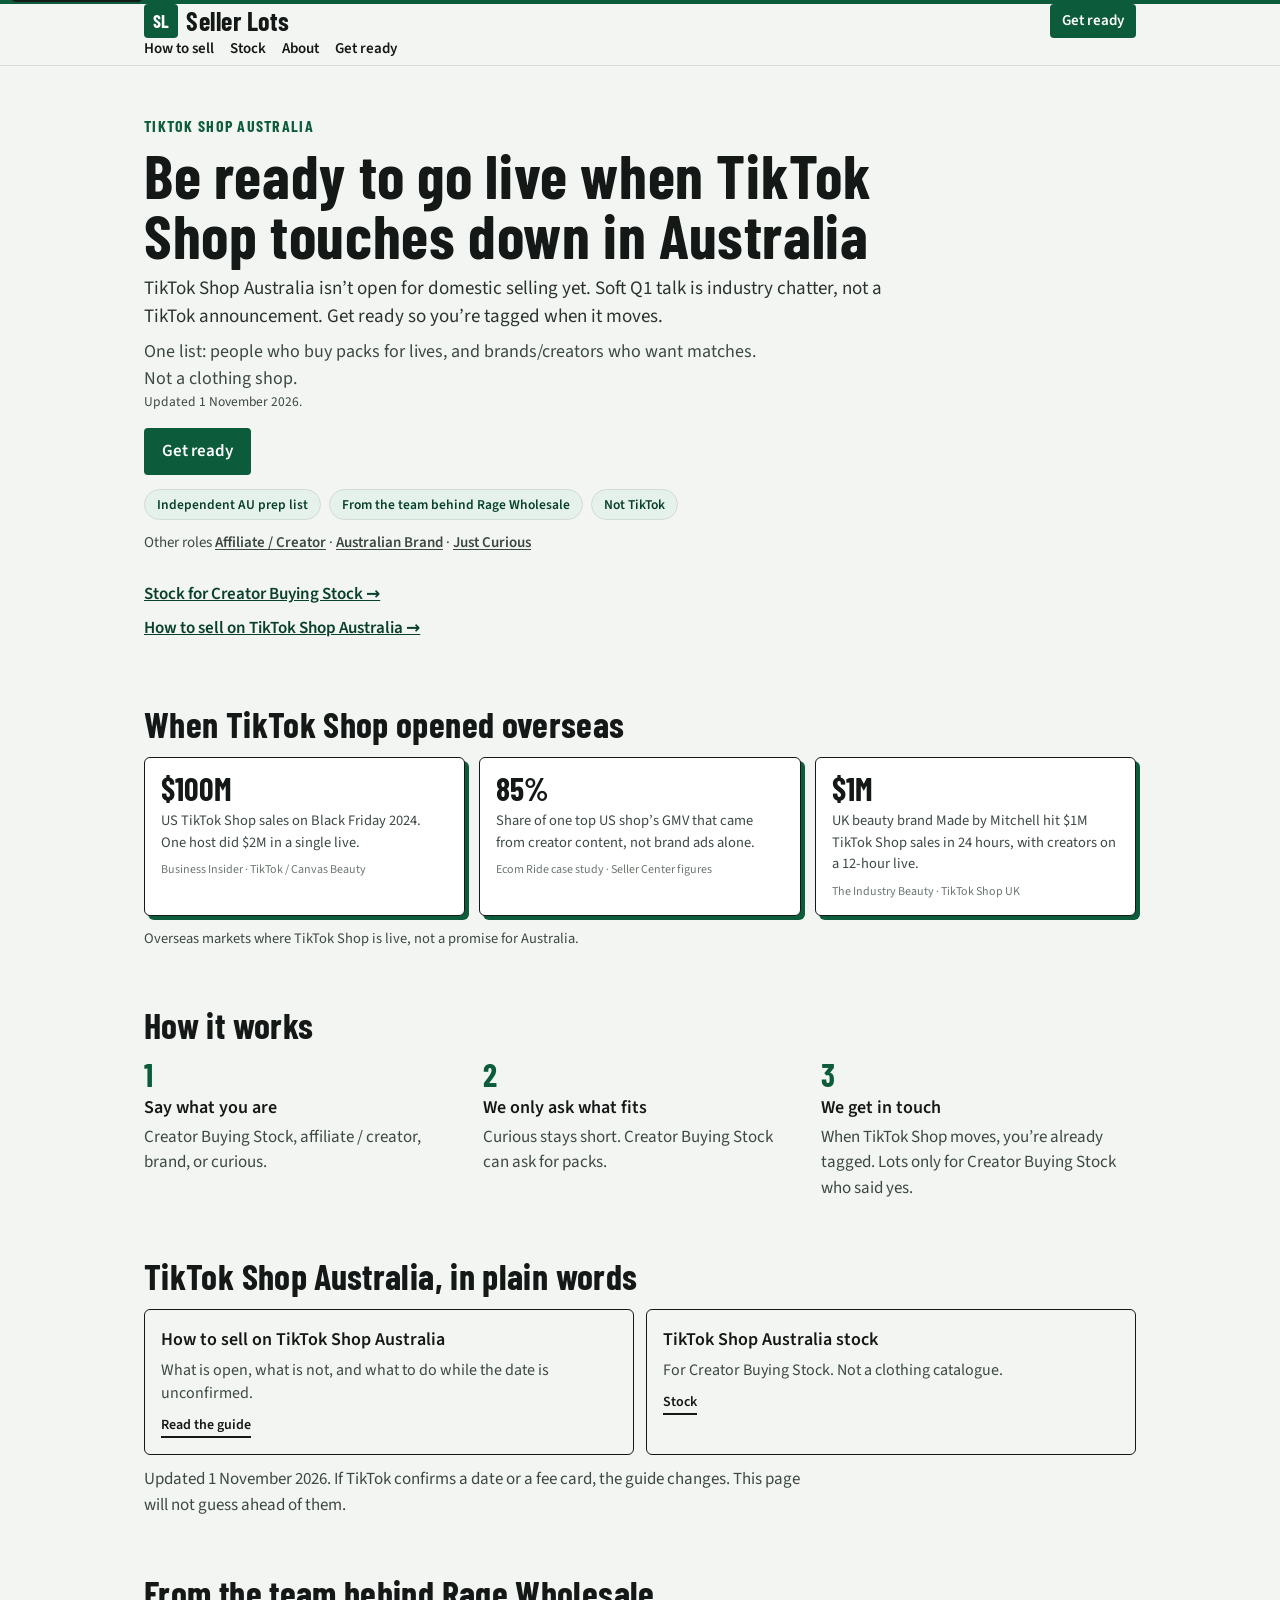
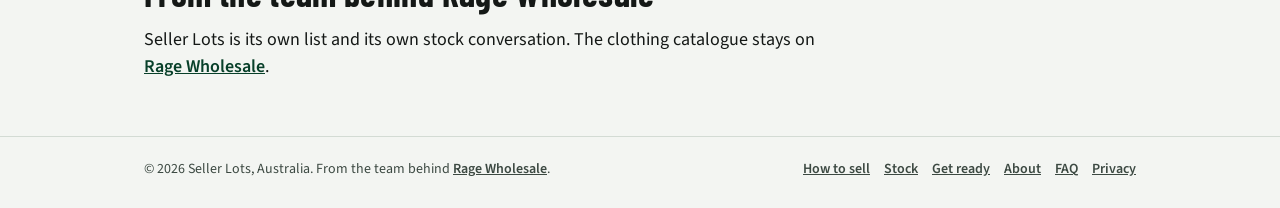
==== commit c08d25aa: "Restore a plain Get ready button and drop the AI hero chrome. Status stays a normal lede, trust stay" ====
--- a/index.html
+++ b/index.html
@@ -20,7 +20,7 @@
 <link rel="alternate" hreflang="en-AU" href="https://sellerlots.com.au/">
 <meta name="robots" content="index,follow,max-image-preview:large">
 <link rel="icon" href="/favicon.svg" type="image/svg+xml">
-<link rel="stylesheet" href="/css/site.css?v=adapt1nov">
+<link rel="stylesheet" href="/css/site.css?v=plaincta">
 <!-- Canonical host: https://sellerlots.com.au/ -->
 <script type="application/ld+json">
 {
@@ -73,42 +73,25 @@
 </header>
 <main id="main">
  <section class="hero">
- <div class="wrap hero-grid">
- <div>
+ <div class="wrap">
  <p class="eyebrow">TikTok Shop Australia</p>
  <h1>Be ready to go live when TikTok Shop touches down in Australia</h1>
+ <p class="lede">TikTok Shop Australia isn’t open for domestic selling yet. Soft Q1 talk is industry chatter, not a TikTok announcement. Get ready so you’re tagged when it moves.</p>
  <p class="sub">One list: people who buy packs for lives, and brands/creators who want matches. Not a clothing shop.</p>
- <aside class="bottom-line">
- <p class="bottom-line-kicker">Bottom line</p>
- <p>TikTok Shop Australia isn’t open for domestic selling yet. Soft Q1 talk is industry chatter, not a TikTok announcement. Get ready so you’re tagged when it moves.</p>
- </aside>
+ <p class="updated">Updated 1 November 2026.</p>
+ <div class="cta1">
+ <a class="btn" data-first-cta href="/waitlist/?role=stock">Get ready</a>
+ <ul class="trustchips" aria-label="About Seller Lots">
+ <li>Independent AU prep list</li>
+ <li>From the team behind Rage Wholesale</li>
+ <li>Not TikTok</li>
+ </ul>
+ <p class="rolelinks">Other roles <a href="/waitlist/?role=creator">Affiliate / Creator</a><span aria-hidden="true"> · </span><a href="/waitlist/?role=brand">Australian Brand</a><span aria-hidden="true"> · </span><a href="/waitlist/?role=curious">Just Curious</a></p>
+ </div>
  <p class="more seclinks">
  <a href="/tiktok-shop-australia-stock/">Stock for Creator Buying Stock →</a>
  <a href="/how-to-sell-on-tiktok-shop-australia/">How to sell on TikTok Shop Australia →</a>
  </p>
- </div>
-  <div class="formcard" id="waitlist">
- <h2 class="cardtitle">Who you are</h2>
- <p class="cardsub">Tap who you are. The form opens after. Under a minute.</p>
- <div class="chips" role="group" aria-label="I am mainly a…">
- <a class="chip" href="/waitlist/?role=stock"><strong>Creator Buying Stock</strong><span>I buy inventory for lives.</span></a>
- <a class="chip" href="/waitlist/?role=creator"><strong>Affiliate / Creator</strong><span>Commission, or matched to a brand.</span></a>
- <a class="chip" href="/waitlist/?role=brand"><strong>Australian Brand</strong><span>Match me with creators / affiliates.</span></a>
- <a class="chip" href="/waitlist/?role=curious"><strong>Just Curious</strong><span>Just keeping an eye on it.</span></a>
- </div>
- <p class="fine" style="margin-top:14px">Or open the full form. <a data-first-cta href="/waitlist/">Get ready →</a></p>
- </div>
- </div>
- </div>
- </section>
-
- <section class="trustbar" aria-label="About Seller Lots">
- <div class="wrap">
- <ul class="trustchips">
- <li>Independent AU prep list</li>
- <li>From the team behind Rage Wholesale</li>
- <li>Not TikTok</li>
- </ul>
  </div>
  </section>
 
--- a/css/site.css
+++ b/css/site.css
@@ -609,3 +609,10 @@
 @media (min-width:720px){
   section.trustbar{padding-bottom:12px}
 }
+
+/* Plain status line under the H1. Buttons stay .btn / .btn-sm. */
+.hero .lede{margin-bottom:8px}
+.cta1 .trustchips{margin-top:14px}
+.rolelinks{margin:12px 0 0;font-size:15px;color:var(--muted);max-width:40rem;line-height:1.45}
+.rolelinks a{color:var(--muted);font-weight:600;text-decoration:underline;text-underline-offset:2px}
+.rolelinks a:hover{color:var(--green-d)}
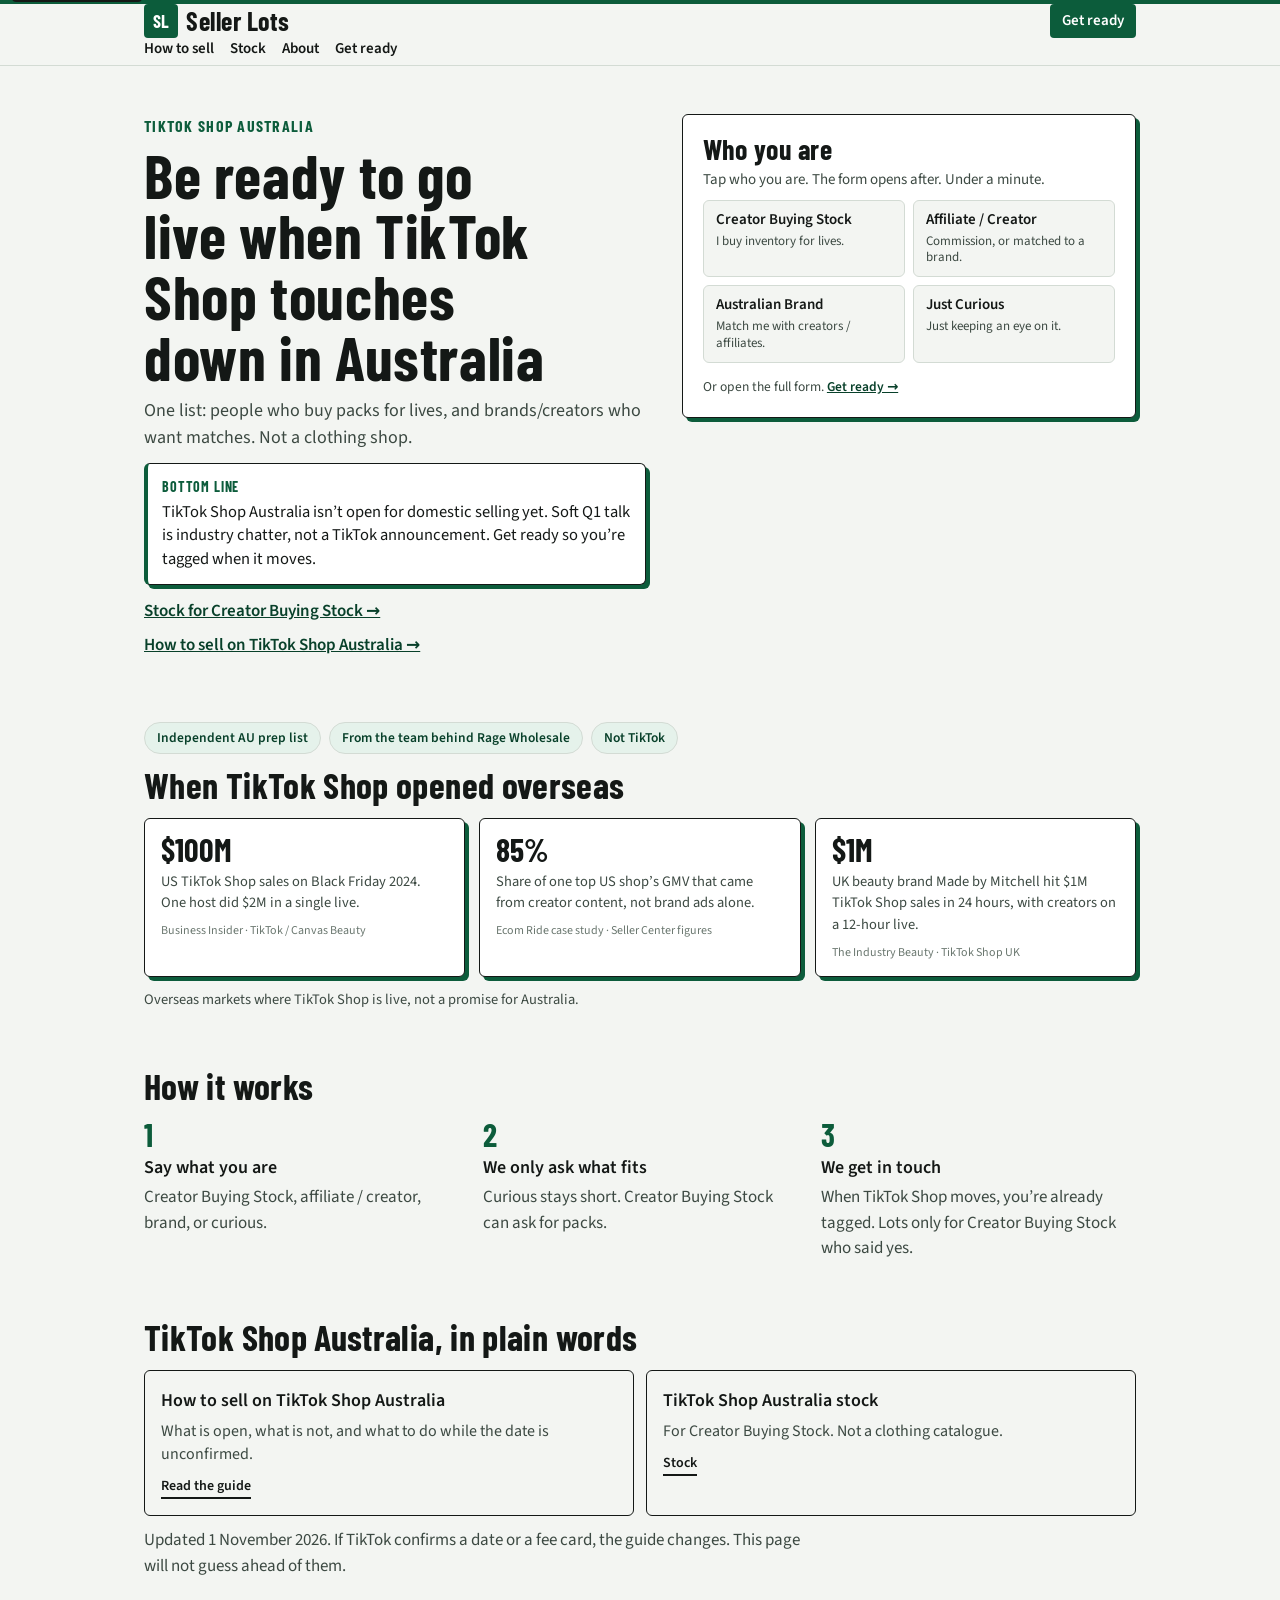
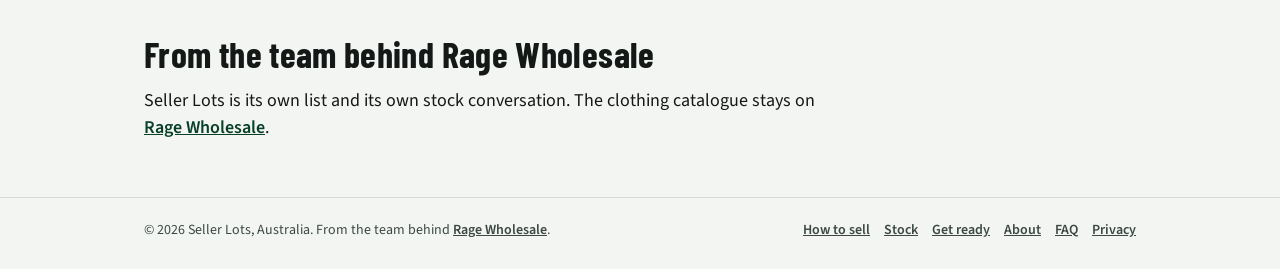
==== commit 46aebf6b: "Add GA4 measurement ID alongside the Google Ads tag. Keep the existing gtag.js loader on AW-18407151" ====
--- a/index.html
+++ b/index.html
@@ -20,7 +20,7 @@
 <link rel="alternate" hreflang="en-AU" href="https://sellerlots.com.au/">
 <meta name="robots" content="index,follow,max-image-preview:large">
 <link rel="icon" href="/favicon.svg" type="image/svg+xml">
-<link rel="stylesheet" href="/css/site.css?v=plaincta">
+<link rel="stylesheet" href="/css/site.css?v=adapt1nov">
 <!-- Canonical host: https://sellerlots.com.au/ -->
 <script type="application/ld+json">
 {
@@ -55,6 +55,7 @@
   gtag('js', new Date());
 
   gtag('config', 'AW-18407151246');
+  gtag('config', 'G-MMSQ6VPR74');
 </script>
 </head>
 <body>
@@ -73,25 +74,42 @@
 </header>
 <main id="main">
  <section class="hero">
- <div class="wrap">
+ <div class="wrap hero-grid">
+ <div>
  <p class="eyebrow">TikTok Shop Australia</p>
  <h1>Be ready to go live when TikTok Shop touches down in Australia</h1>
- <p class="lede">TikTok Shop Australia isn’t open for domestic selling yet. Soft Q1 talk is industry chatter, not a TikTok announcement. Get ready so you’re tagged when it moves.</p>
  <p class="sub">One list: people who buy packs for lives, and brands/creators who want matches. Not a clothing shop.</p>
- <p class="updated">Updated 1 November 2026.</p>
- <div class="cta1">
- <a class="btn" data-first-cta href="/waitlist/?role=stock">Get ready</a>
- <ul class="trustchips" aria-label="About Seller Lots">
+ <aside class="bottom-line">
+ <p class="bottom-line-kicker">Bottom line</p>
+ <p>TikTok Shop Australia isn’t open for domestic selling yet. Soft Q1 talk is industry chatter, not a TikTok announcement. Get ready so you’re tagged when it moves.</p>
+ </aside>
+ <p class="more seclinks">
+ <a href="/tiktok-shop-australia-stock/">Stock for Creator Buying Stock →</a>
+ <a href="/how-to-sell-on-tiktok-shop-australia/">How to sell on TikTok Shop Australia →</a>
+ </p>
+ </div>
+  <div class="formcard" id="waitlist">
+ <h2 class="cardtitle">Who you are</h2>
+ <p class="cardsub">Tap who you are. The form opens after. Under a minute.</p>
+ <div class="chips" role="group" aria-label="I am mainly a…">
+ <a class="chip" href="/waitlist/?role=stock"><strong>Creator Buying Stock</strong><span>I buy inventory for lives.</span></a>
+ <a class="chip" href="/waitlist/?role=creator"><strong>Affiliate / Creator</strong><span>Commission, or matched to a brand.</span></a>
+ <a class="chip" href="/waitlist/?role=brand"><strong>Australian Brand</strong><span>Match me with creators / affiliates.</span></a>
+ <a class="chip" href="/waitlist/?role=curious"><strong>Just Curious</strong><span>Just keeping an eye on it.</span></a>
+ </div>
+ <p class="fine" style="margin-top:14px">Or open the full form. <a data-first-cta href="/waitlist/">Get ready →</a></p>
+ </div>
+ </div>
+ </div>
+ </section>
+
+ <section class="trustbar" aria-label="About Seller Lots">
+ <div class="wrap">
+ <ul class="trustchips">
  <li>Independent AU prep list</li>
  <li>From the team behind Rage Wholesale</li>
  <li>Not TikTok</li>
  </ul>
- <p class="rolelinks">Other roles <a href="/waitlist/?role=creator">Affiliate / Creator</a><span aria-hidden="true"> · </span><a href="/waitlist/?role=brand">Australian Brand</a><span aria-hidden="true"> · </span><a href="/waitlist/?role=curious">Just Curious</a></p>
- </div>
- <p class="more seclinks">
- <a href="/tiktok-shop-australia-stock/">Stock for Creator Buying Stock →</a>
- <a href="/how-to-sell-on-tiktok-shop-australia/">How to sell on TikTok Shop Australia →</a>
- </p>
  </div>
  </section>
 
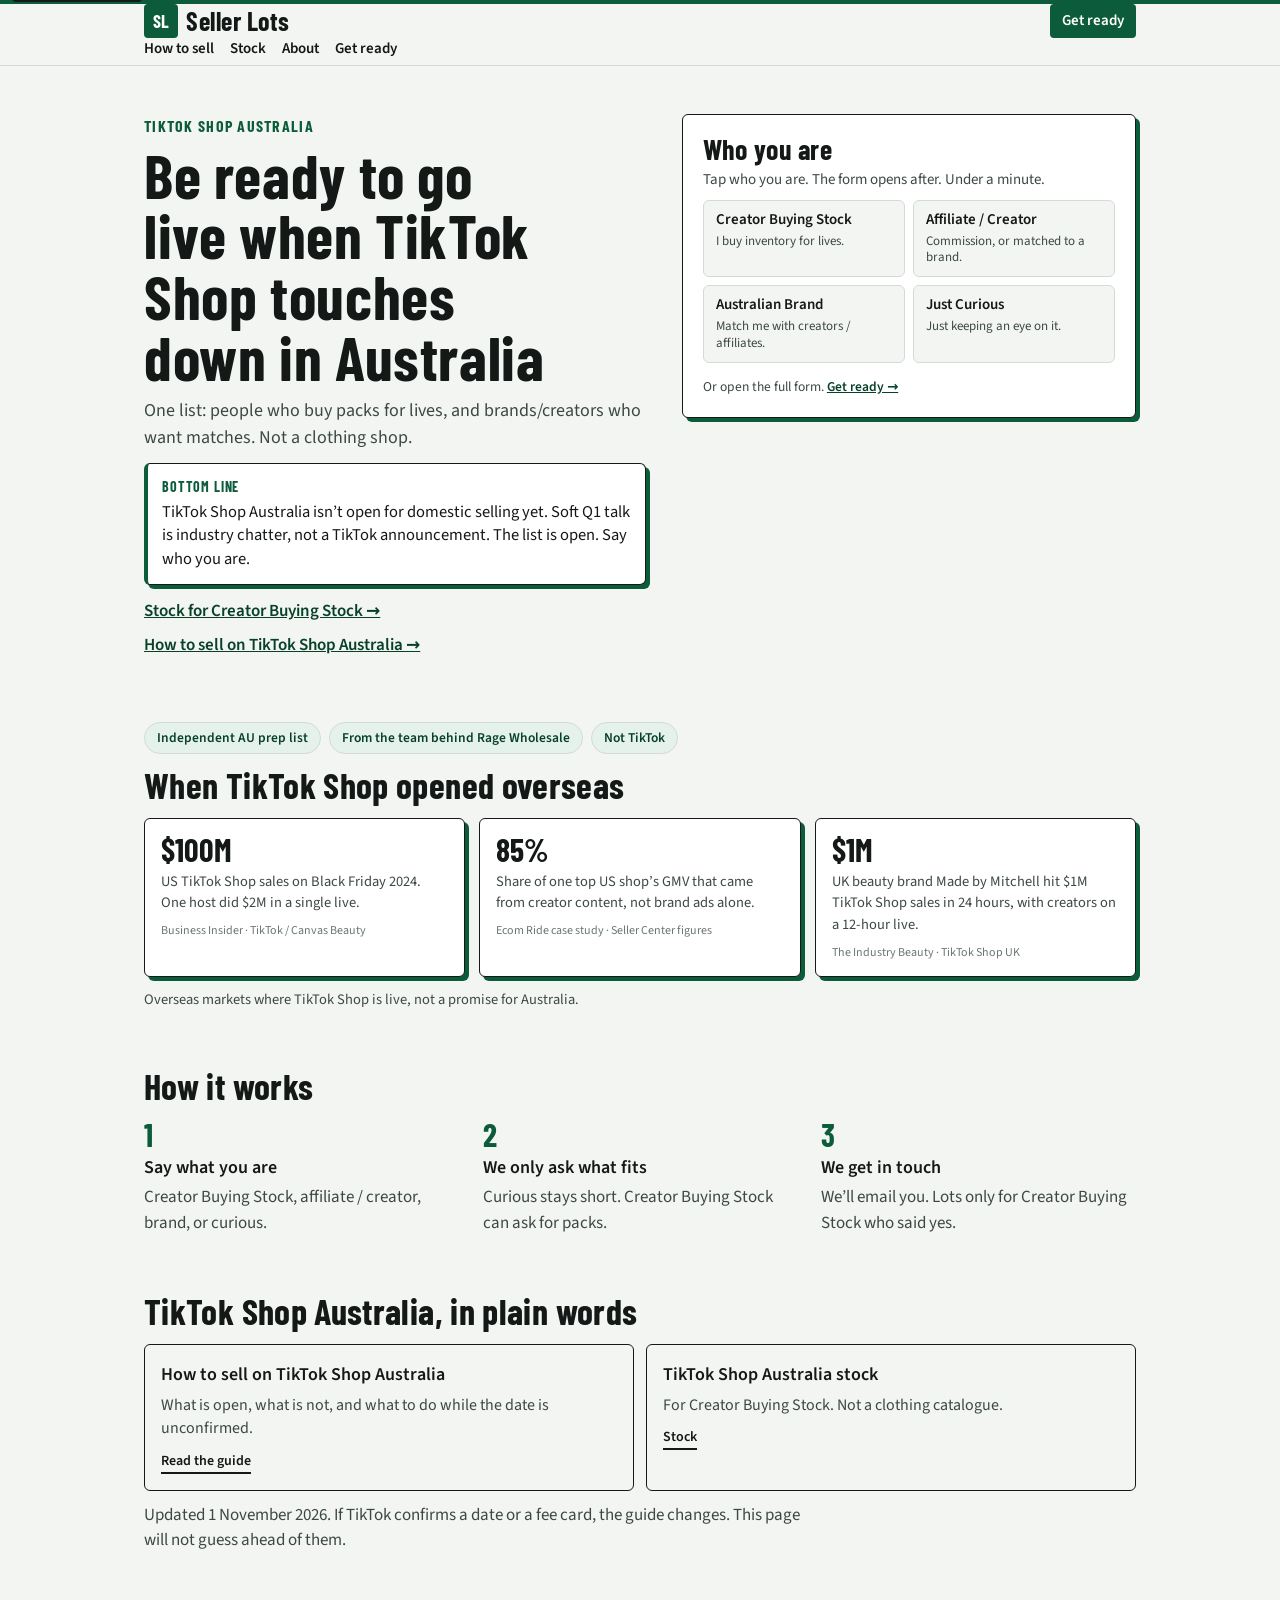
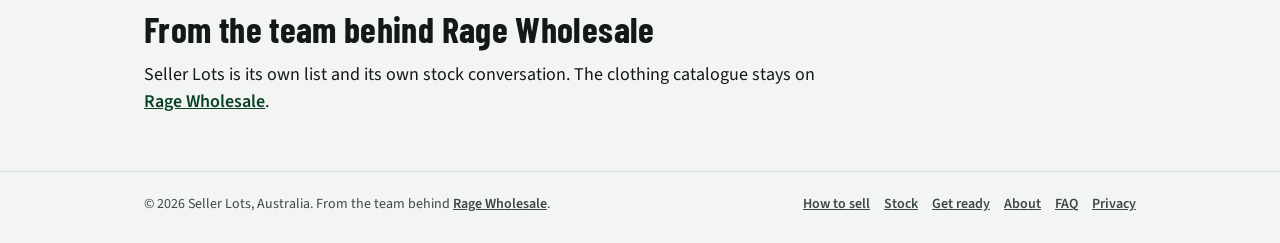
==== commit 1bca9e2b: "Put the home hero back and drop the tagged-when-it line. Live two-column layout stays. The bottom li" ====
--- a/index.html
+++ b/index.html
@@ -55,7 +55,6 @@
   gtag('js', new Date());
 
   gtag('config', 'AW-18407151246');
-  gtag('config', 'G-MMSQ6VPR74');
 </script>
 </head>
 <body>
@@ -81,7 +80,7 @@
  <p class="sub">One list: people who buy packs for lives, and brands/creators who want matches. Not a clothing shop.</p>
  <aside class="bottom-line">
  <p class="bottom-line-kicker">Bottom line</p>
- <p>TikTok Shop Australia isn’t open for domestic selling yet. Soft Q1 talk is industry chatter, not a TikTok announcement. Get ready so you’re tagged when it moves.</p>
+ <p>TikTok Shop Australia isn’t open for domestic selling yet. Soft Q1 talk is industry chatter, not a TikTok announcement. The list is open. Say who you are.</p>
  </aside>
  <p class="more seclinks">
  <a href="/tiktok-shop-australia-stock/">Stock for Creator Buying Stock →</a>
@@ -143,7 +142,7 @@
  <div class="steps">
  <div><div class="n">1</div><h3>Say what you are</h3><p>Creator Buying Stock, affiliate / creator, brand, or curious.</p></div>
  <div><div class="n">2</div><h3>We only ask what fits</h3><p>Curious stays short. Creator Buying Stock can ask for packs.</p></div>
- <div><div class="n">3</div><h3>We get in touch</h3><p>When TikTok Shop moves, you’re already tagged. Lots only for Creator Buying Stock who said yes.</p></div>
+ <div><div class="n">3</div><h3>We get in touch</h3><p>We’ll email you. Lots only for Creator Buying Stock who said yes.</p></div>
  </div>
  </div>
  </section>
--- a/css/site.css
+++ b/css/site.css
@@ -609,10 +609,3 @@
 @media (min-width:720px){
   section.trustbar{padding-bottom:12px}
 }
-
-/* Plain status line under the H1. Buttons stay .btn / .btn-sm. */
-.hero .lede{margin-bottom:8px}
-.cta1 .trustchips{margin-top:14px}
-.rolelinks{margin:12px 0 0;font-size:15px;color:var(--muted);max-width:40rem;line-height:1.45}
-.rolelinks a{color:var(--muted);font-weight:600;text-decoration:underline;text-underline-offset:2px}
-.rolelinks a:hover{color:var(--green-d)}
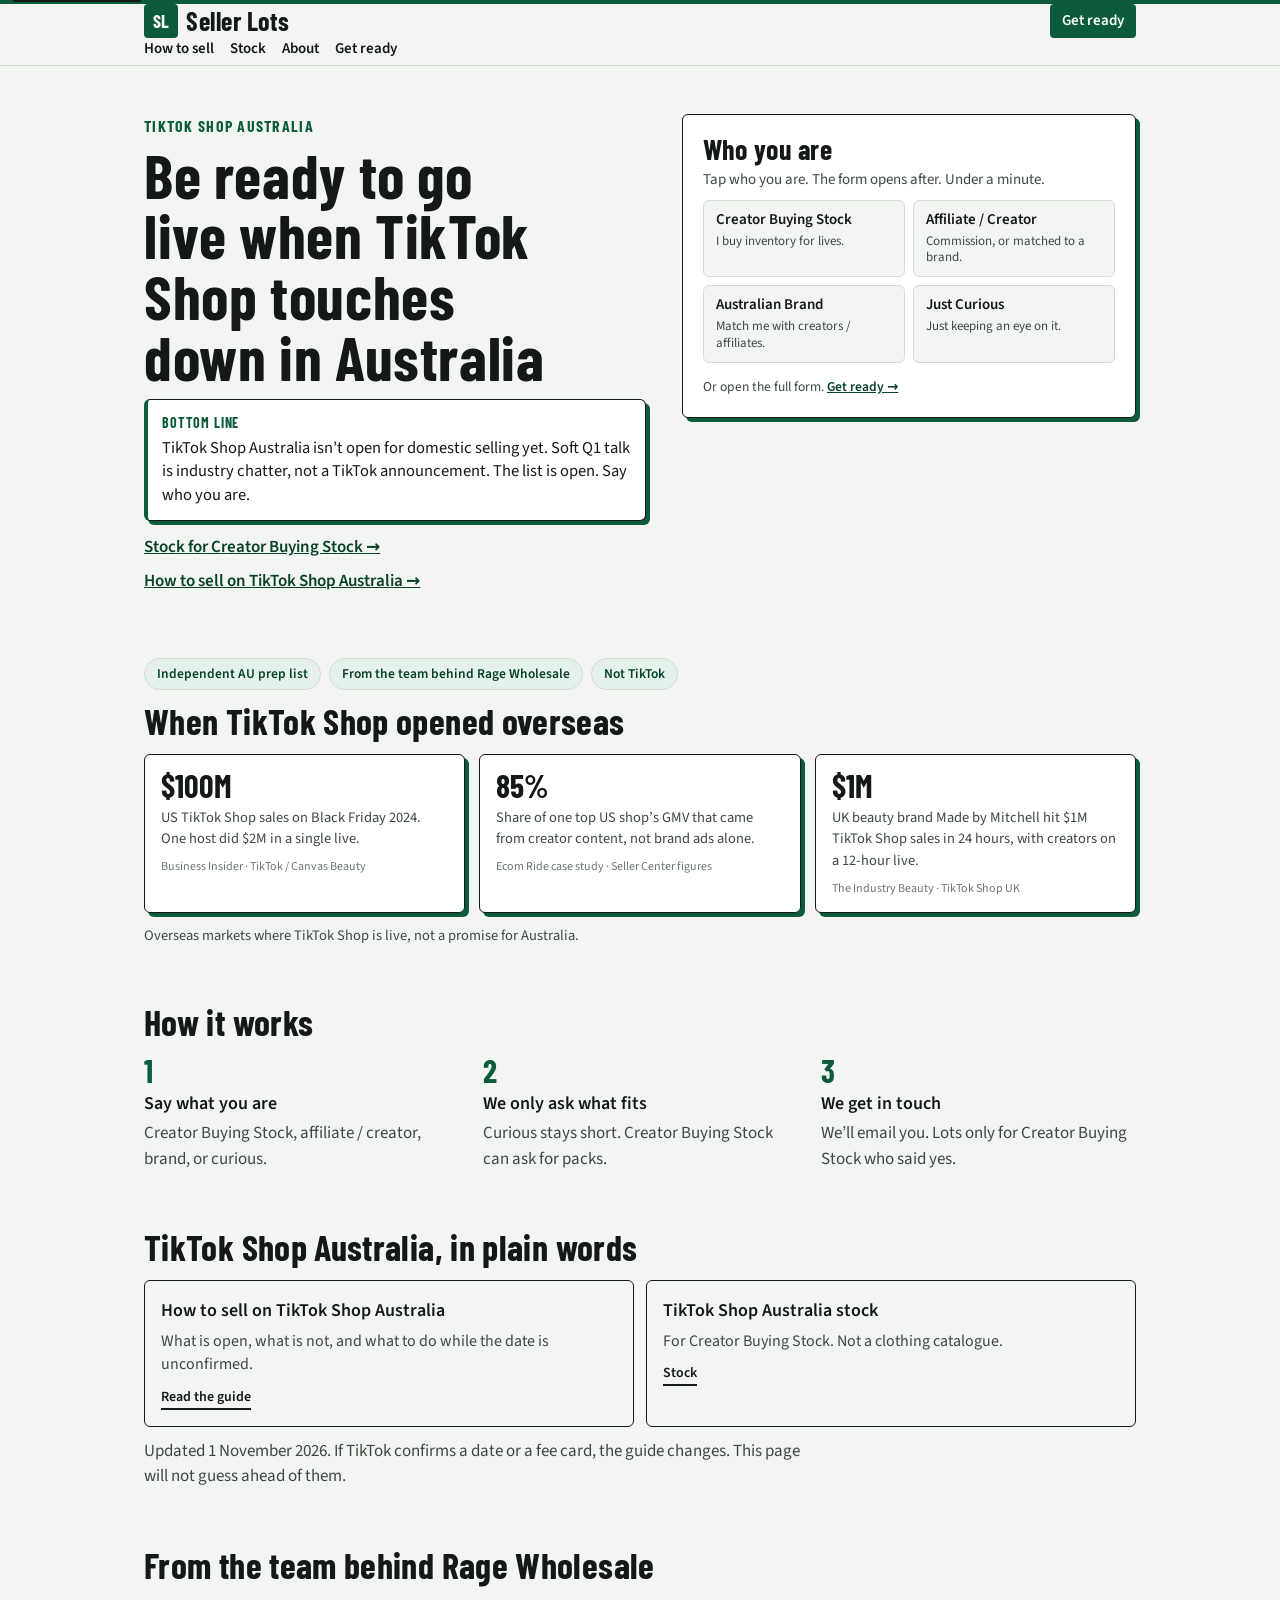
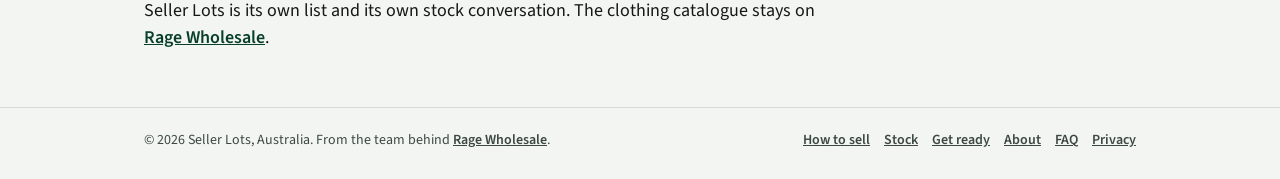
==== commit 9f2a496c: "Cut the one-list sentence from the home hero and how-to. The chips and bottom line already say who i" ====
--- a/index.html
+++ b/index.html
@@ -6,13 +6,13 @@
 <title>TikTok Shop Australia: How to Sell and Get Stock | Seller Lots</title>
 <link rel="preload" href="/fonts/source-sans-3-latin-400.woff2" as="font" type="font/woff2" crossorigin>
 <link rel="preload" href="/fonts/barlow-condensed-latin-700.woff2" as="font" type="font/woff2" crossorigin>
-<meta name="description" content="Be ready for TikTok Shop Australia. One list: people who buy packs for lives, and brands/creators who want matches. Not a clothing shop. Likely Q1 window from industry chatter, not a TikTok date.">
+<meta name="description" content="Be ready for TikTok Shop Australia. Not a clothing shop. Soft Q1 prep from industry chatter, not a TikTok date.">
 <meta name="theme-color" content="#f3f5f2">
 <meta name="author" content="Seller Lots">
 <meta property="og:type" content="website">
 <meta property="og:site_name" content="Seller Lots">
 <meta property="og:title" content="TikTok Shop Australia: How to Sell and Get Stock | Seller Lots">
-<meta property="og:description" content="One list: people who buy packs for lives, and brands/creators who want matches. Not a clothing shop. From the team behind Rage Wholesale.">
+<meta property="og:description" content="Be ready for TikTok Shop Australia. Not a clothing shop. From the team behind Rage Wholesale.">
 <meta property="og:locale" content="en_AU">
 <meta property="og:url" content="https://sellerlots.com.au/">
 <meta name="twitter:card" content="summary">
@@ -31,7 +31,7 @@
  "@id": "https://sellerlots.com.au/#organization",
  "name": "Seller Lots",
  "url": "https://sellerlots.com.au/",
- "description": "One list: people who buy packs for lives, and brands/creators who want matches. Not a clothing shop. Not TikTok. From the team behind Rage Wholesale.",
+ "description": "Be ready for TikTok Shop Australia. Not a clothing shop. Not TikTok. From the team behind Rage Wholesale.",
  "areaServed": { "@type": "Country", "name": "Australia" },
  "founder": { "@type": "Person", "name": "Elijah Masoet" },
  "email": "hello@sellerlots.com.au"
@@ -55,6 +55,7 @@
   gtag('js', new Date());
 
   gtag('config', 'AW-18407151246');
+  gtag('config', 'G-MMSQ6VPR74');
 </script>
 </head>
 <body>
@@ -77,7 +78,6 @@
  <div>
  <p class="eyebrow">TikTok Shop Australia</p>
  <h1>Be ready to go live when TikTok Shop touches down in Australia</h1>
- <p class="sub">One list: people who buy packs for lives, and brands/creators who want matches. Not a clothing shop.</p>
  <aside class="bottom-line">
  <p class="bottom-line-kicker">Bottom line</p>
  <p>TikTok Shop Australia isn’t open for domestic selling yet. Soft Q1 talk is industry chatter, not a TikTok announcement. The list is open. Say who you are.</p>
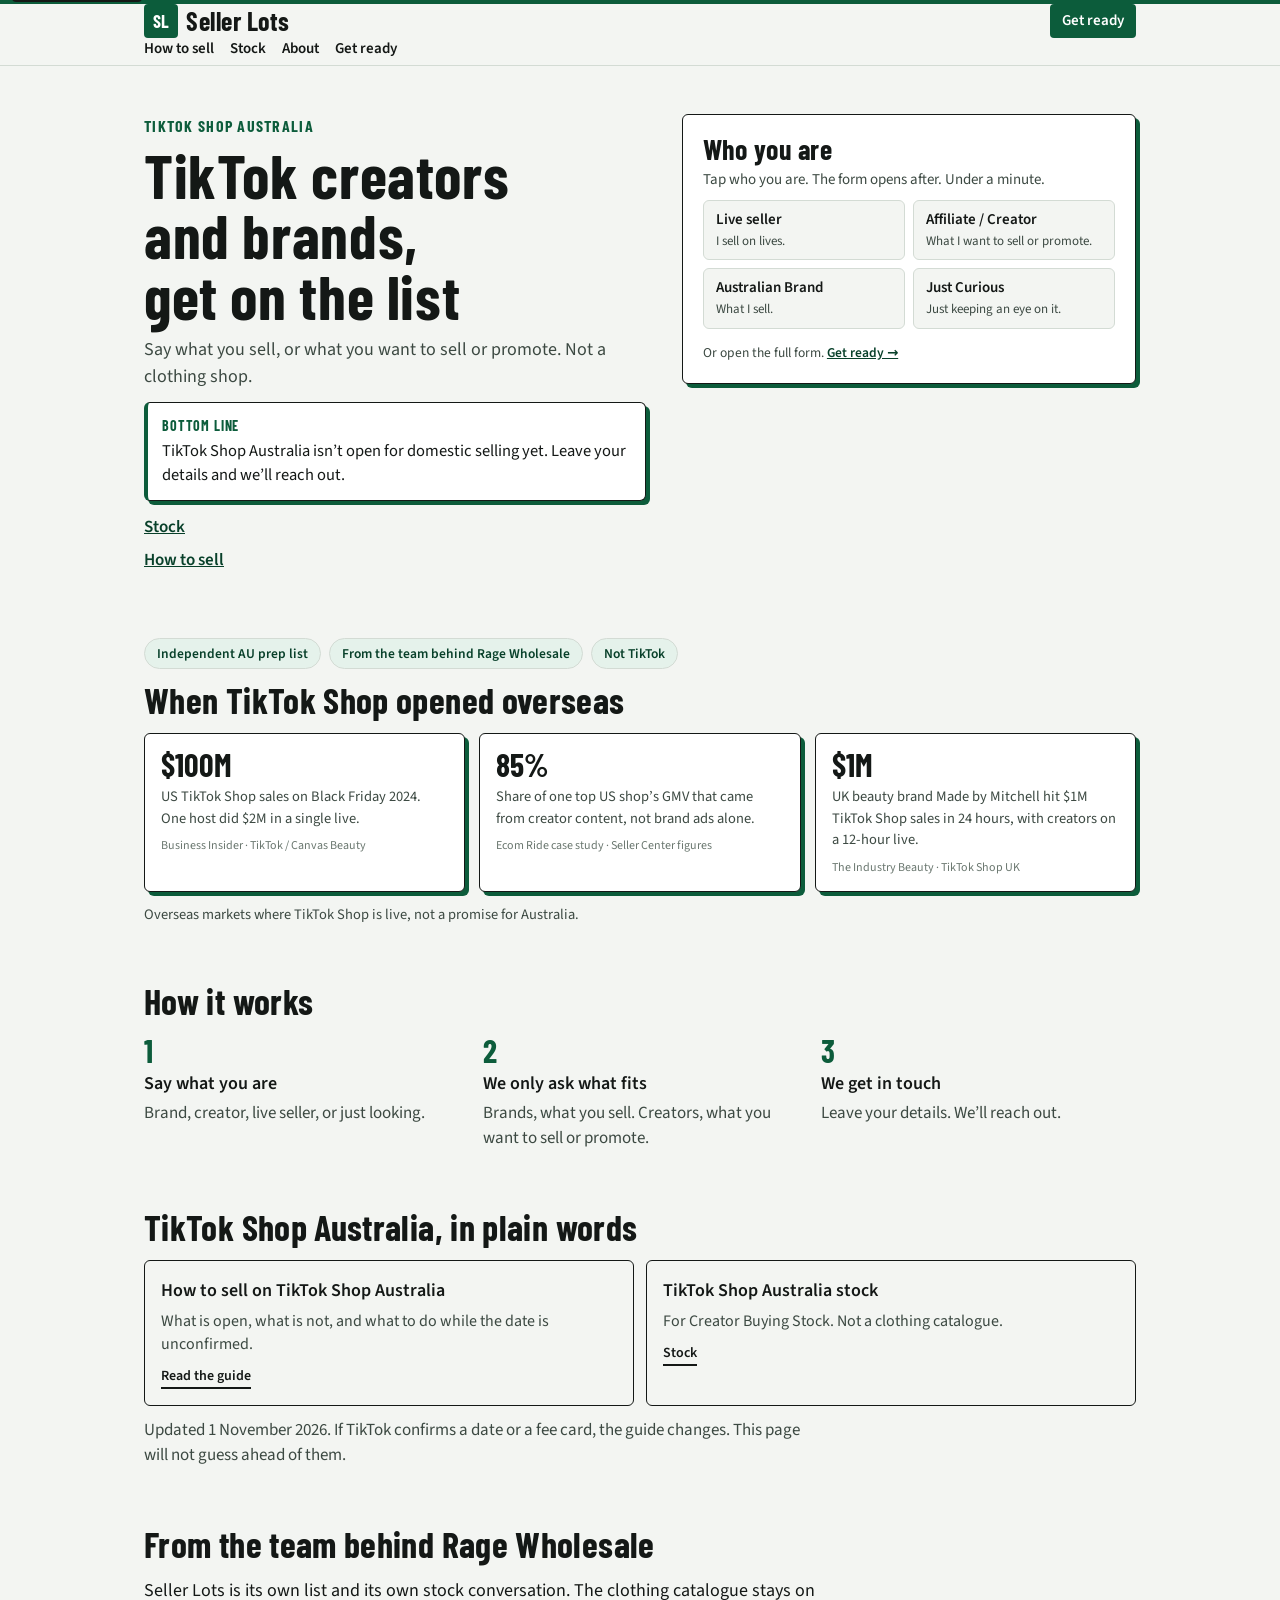
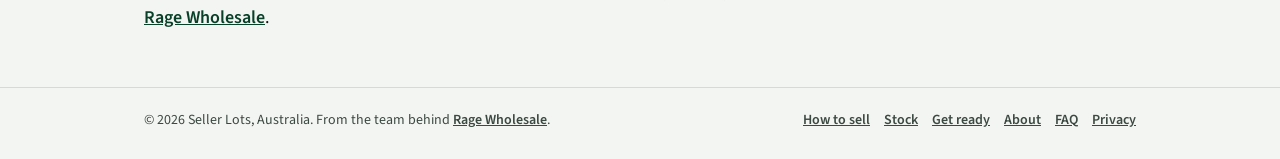
==== commit 5f7fcfd9: "Soften the waitlist autoresponse and hero pitch. The Formspree confirmation no longer mentions stock" ====
--- a/index.html
+++ b/index.html
@@ -3,16 +3,16 @@
 <head>
 <meta charset="UTF-8">
 <meta name="viewport" content="width=device-width, initial-scale=1.0">
-<title>TikTok Shop Australia: How to Sell and Get Stock | Seller Lots</title>
+<title>TikTok Shop Australia | Seller Lots</title>
 <link rel="preload" href="/fonts/source-sans-3-latin-400.woff2" as="font" type="font/woff2" crossorigin>
 <link rel="preload" href="/fonts/barlow-condensed-latin-700.woff2" as="font" type="font/woff2" crossorigin>
-<meta name="description" content="Be ready for TikTok Shop Australia. Not a clothing shop. Soft Q1 prep from industry chatter, not a TikTok date.">
+<meta name="description" content="Creators and brands on TikTok Shop. Say what you sell, or what you want to sell or promote. Not a clothing shop.">
 <meta name="theme-color" content="#f3f5f2">
 <meta name="author" content="Seller Lots">
 <meta property="og:type" content="website">
 <meta property="og:site_name" content="Seller Lots">
-<meta property="og:title" content="TikTok Shop Australia: How to Sell and Get Stock | Seller Lots">
-<meta property="og:description" content="Be ready for TikTok Shop Australia. Not a clothing shop. From the team behind Rage Wholesale.">
+<meta property="og:title" content="TikTok Shop Australia | Seller Lots">
+<meta property="og:description" content="Creators and brands. Say what you sell, or what you want to sell or promote. We’ll email when there’s something worth your time.">
 <meta property="og:locale" content="en_AU">
 <meta property="og:url" content="https://sellerlots.com.au/">
 <meta name="twitter:card" content="summary">
@@ -31,7 +31,7 @@
  "@id": "https://sellerlots.com.au/#organization",
  "name": "Seller Lots",
  "url": "https://sellerlots.com.au/",
- "description": "Be ready for TikTok Shop Australia. Not a clothing shop. Not TikTok. From the team behind Rage Wholesale.",
+ "description": "Creators and brands on TikTok Shop. Not a clothing shop. Not TikTok. From the team behind Rage Wholesale.",
  "areaServed": { "@type": "Country", "name": "Australia" },
  "founder": { "@type": "Person", "name": "Elijah Masoet" },
  "email": "hello@sellerlots.com.au"
@@ -77,23 +77,24 @@
  <div class="wrap hero-grid">
  <div>
  <p class="eyebrow">TikTok Shop Australia</p>
- <h1>Be ready to go live when TikTok Shop touches down in Australia</h1>
+ <h1>TikTok creators and brands, get on the list</h1>
+ <p class="sub">Say what you sell, or what you want to sell or promote. Not a clothing shop.</p>
  <aside class="bottom-line">
  <p class="bottom-line-kicker">Bottom line</p>
- <p>TikTok Shop Australia isn’t open for domestic selling yet. Soft Q1 talk is industry chatter, not a TikTok announcement. The list is open. Say who you are.</p>
+ <p>TikTok Shop Australia isn’t open for domestic selling yet. Leave your details and we’ll reach out.</p>
  </aside>
  <p class="more seclinks">
- <a href="/tiktok-shop-australia-stock/">Stock for Creator Buying Stock →</a>
- <a href="/how-to-sell-on-tiktok-shop-australia/">How to sell on TikTok Shop Australia →</a>
+ <a href="/tiktok-shop-australia-stock/">Stock</a>
+ <a href="/how-to-sell-on-tiktok-shop-australia/">How to sell</a>
  </p>
  </div>
   <div class="formcard" id="waitlist">
  <h2 class="cardtitle">Who you are</h2>
  <p class="cardsub">Tap who you are. The form opens after. Under a minute.</p>
  <div class="chips" role="group" aria-label="I am mainly a…">
- <a class="chip" href="/waitlist/?role=stock"><strong>Creator Buying Stock</strong><span>I buy inventory for lives.</span></a>
- <a class="chip" href="/waitlist/?role=creator"><strong>Affiliate / Creator</strong><span>Commission, or matched to a brand.</span></a>
- <a class="chip" href="/waitlist/?role=brand"><strong>Australian Brand</strong><span>Match me with creators / affiliates.</span></a>
+ <a class="chip" href="/waitlist/?role=stock"><strong>Live seller</strong><span>I sell on lives.</span></a>
+ <a class="chip" href="/waitlist/?role=creator"><strong>Affiliate / Creator</strong><span>What I want to sell or promote.</span></a>
+ <a class="chip" href="/waitlist/?role=brand"><strong>Australian Brand</strong><span>What I sell.</span></a>
  <a class="chip" href="/waitlist/?role=curious"><strong>Just Curious</strong><span>Just keeping an eye on it.</span></a>
  </div>
  <p class="fine" style="margin-top:14px">Or open the full form. <a data-first-cta href="/waitlist/">Get ready →</a></p>
@@ -140,9 +141,9 @@
  <div class="wrap">
  <h2 class="sec">How it works</h2>
  <div class="steps">
- <div><div class="n">1</div><h3>Say what you are</h3><p>Creator Buying Stock, affiliate / creator, brand, or curious.</p></div>
- <div><div class="n">2</div><h3>We only ask what fits</h3><p>Curious stays short. Creator Buying Stock can ask for packs.</p></div>
- <div><div class="n">3</div><h3>We get in touch</h3><p>We’ll email you. Lots only for Creator Buying Stock who said yes.</p></div>
+ <div><div class="n">1</div><h3>Say what you are</h3><p>Brand, creator, live seller, or just looking.</p></div>
+ <div><div class="n">2</div><h3>We only ask what fits</h3><p>Brands, what you sell. Creators, what you want to sell or promote.</p></div>
+ <div><div class="n">3</div><h3>We get in touch</h3><p>Leave your details. We’ll reach out.</p></div>
  </div>
  </div>
  </section>
